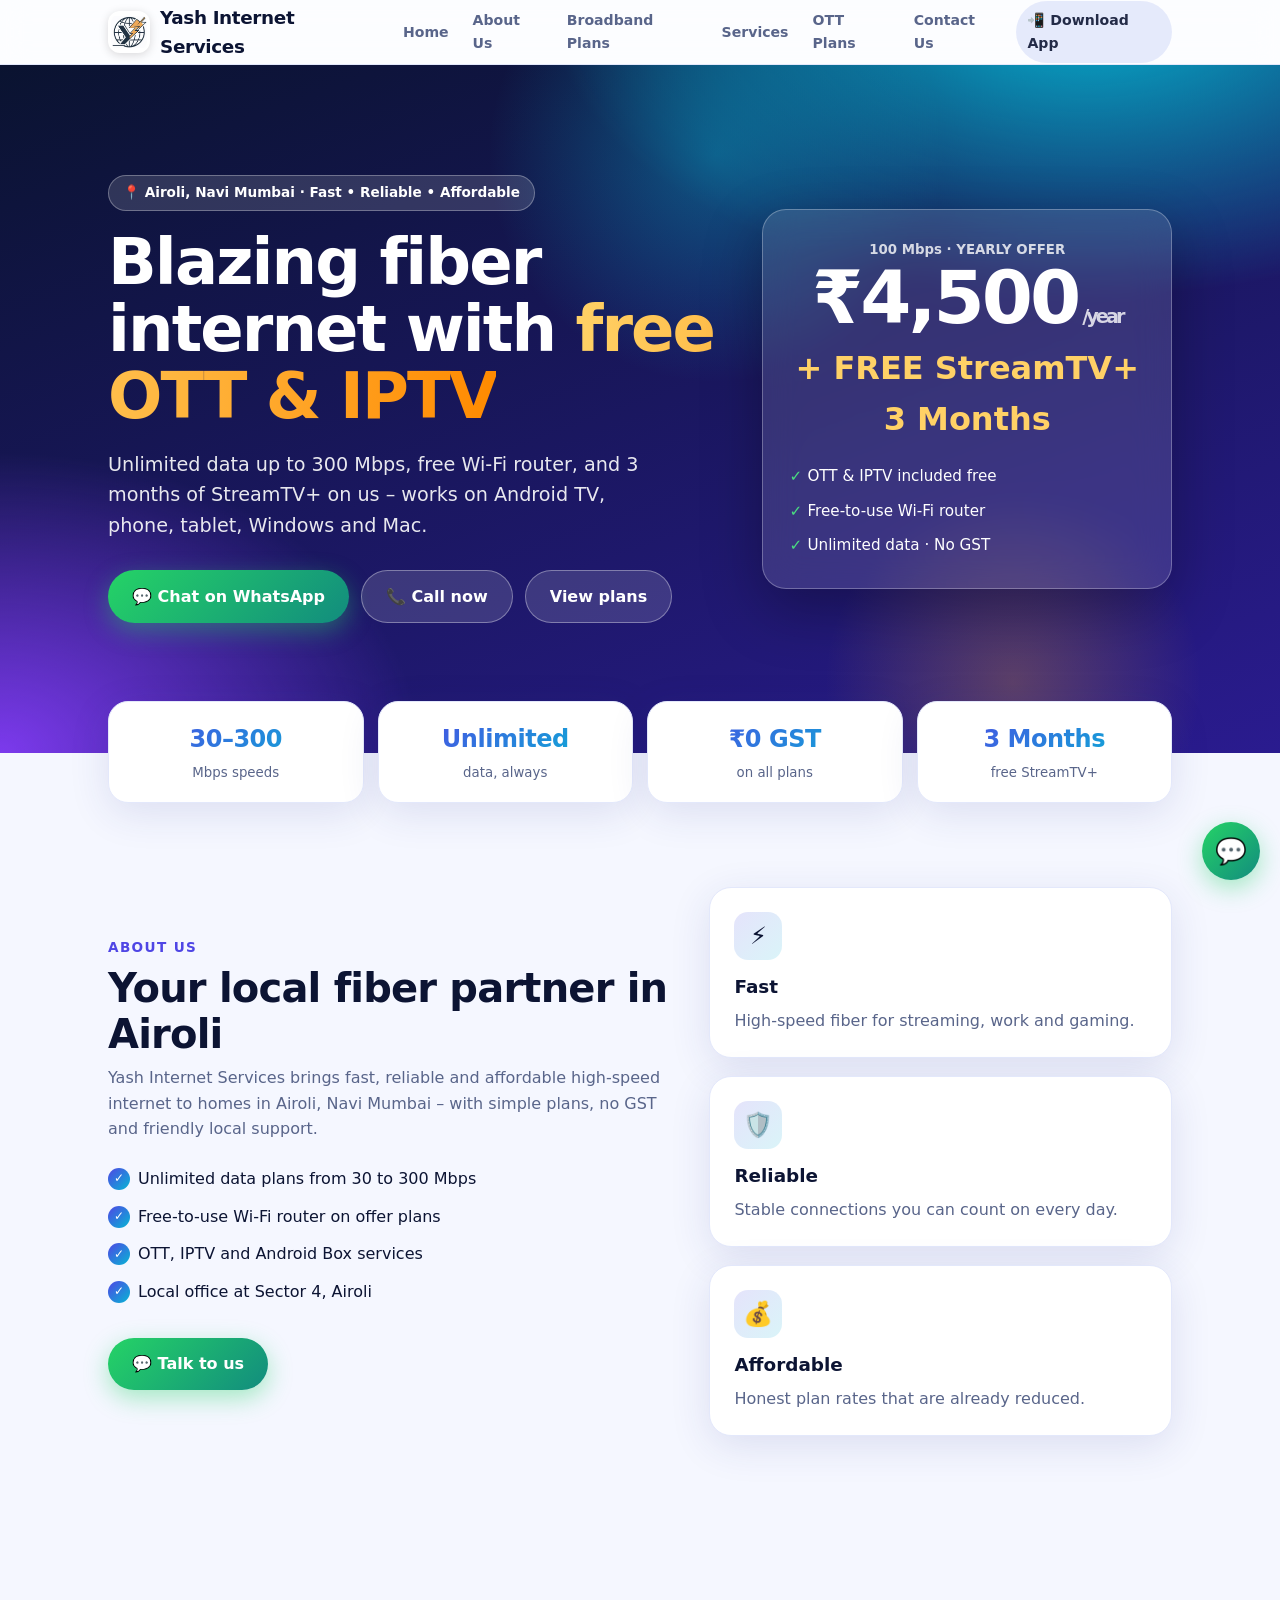
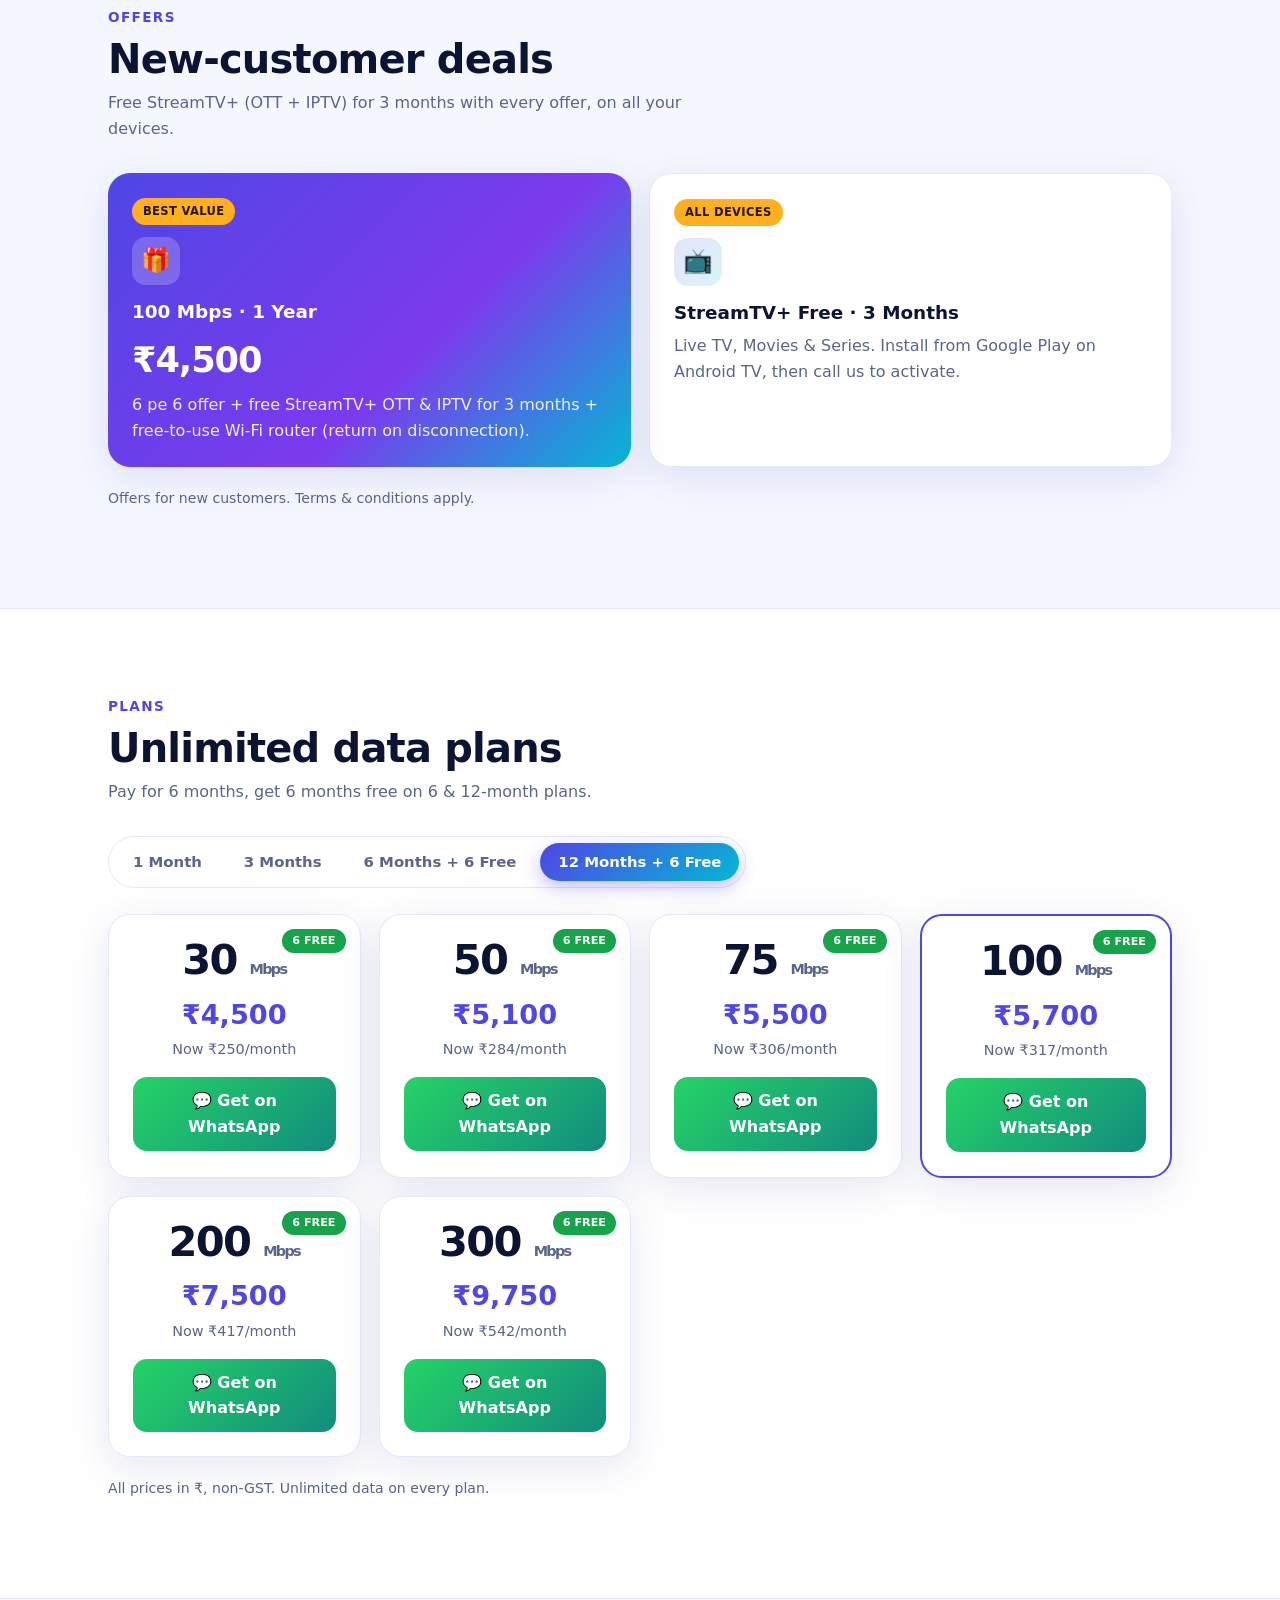
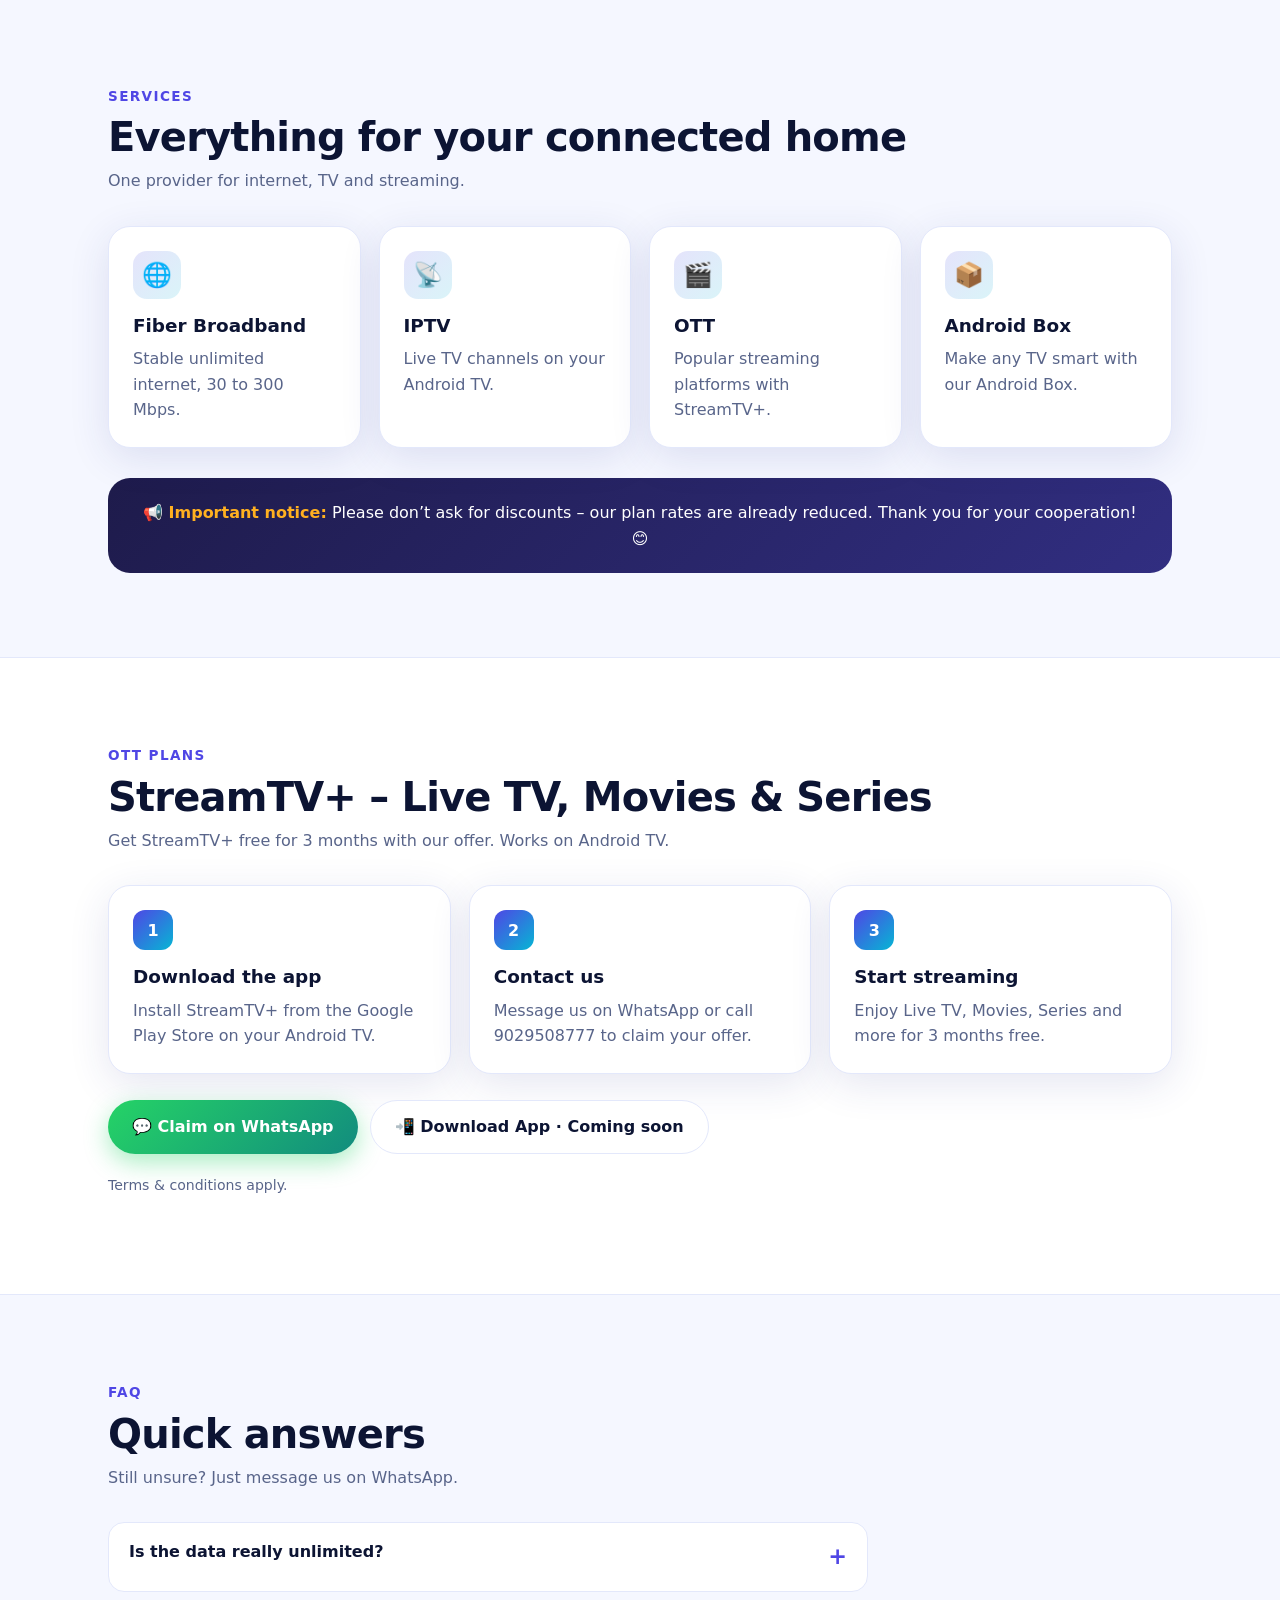
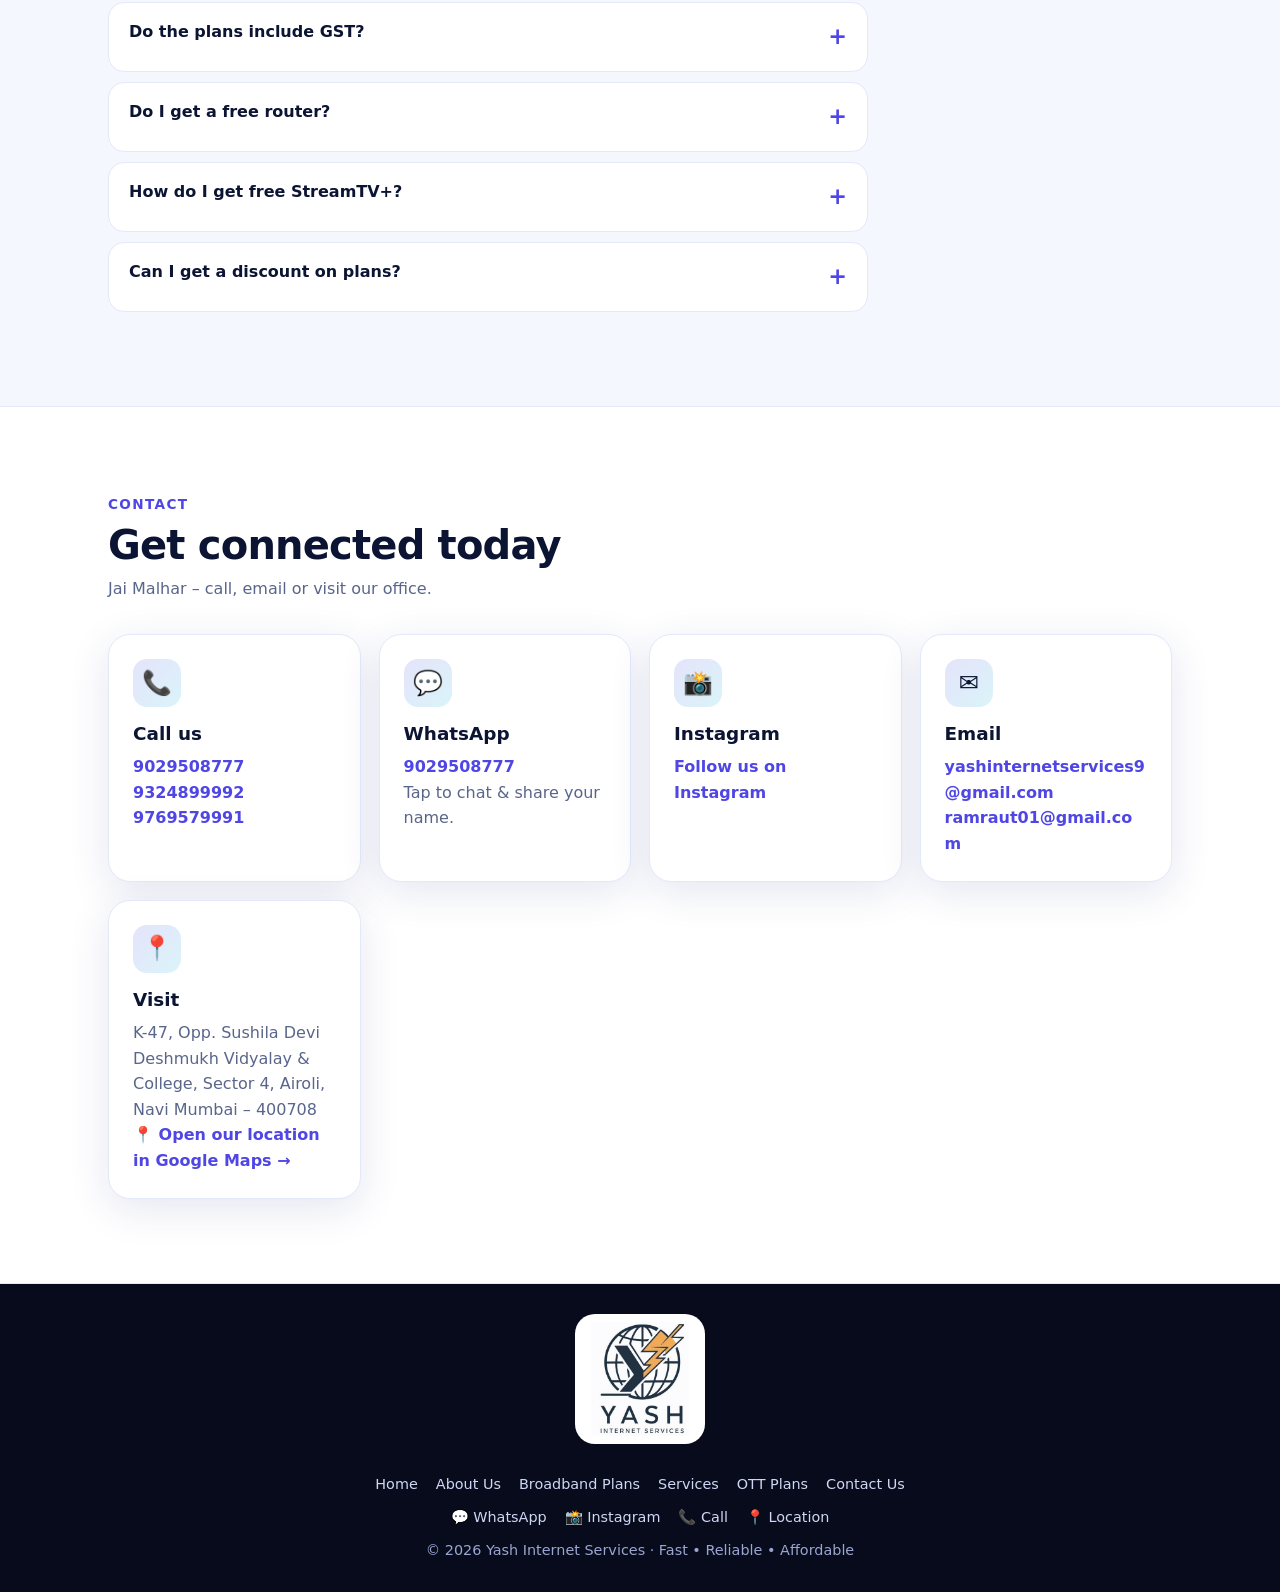
==== YashInternetServices/index.html @ 701c56fa "Update website" ====
<!DOCTYPE html>
<html lang="en">
<head>
<meta charset="utf-8">
<meta name="viewport" content="width=device-width, initial-scale=1, viewport-fit=cover">
<meta name="description" content="Yash Internet Services – unlimited fiber broadband, free StreamTV+ OTT &amp; IPTV and free router in Airoli, Navi Mumbai.">
<meta name="theme-color" content="#0a1330">
<title>Yash Internet Services – Fiber Broadband, OTT &amp; IPTV in Airoli</title>
<link rel="stylesheet" href="style.css">
</head>
<body>
<header><div class="w nav">
<a class="logo" href="#top"><img class="lg" width="42" height="42" alt="Yash Internet Services logo" src="images/logo-icon.png">Yash Internet Services</a>
<button class="menu" id="menu" aria-label="Menu" aria-expanded="false">☰</button>
<nav id="nav"><a href="#top">Home</a><a href="#about">About Us</a><a href="#plans">Broadband Plans</a><a href="#services">Services</a><a href="#ott">OTT Plans</a><a href="#contact">Contact Us</a><a href="#" class="dl" id="dl">📲 Download App</a></nav>
</div></header>

<div id="top" class="hero"><div class="w">
<div>
<span class="pill">📍 Airoli, Navi Mumbai · Fast • Reliable • Affordable</span>
<h1>Blazing fiber internet with <em>free OTT &amp; IPTV</em></h1>
<p>Unlimited data up to 300 Mbps, free Wi-Fi router, and 3 months of StreamTV+ on us – works on Android TV, phone, tablet, Windows and Mac.</p>
<div class="cta"><a class="btn wa" target="_blank" rel="noopener" href="https://wa.me/919029508777?text=Hello%20Yash%20Internet%20Services!%20My%20name%20is%3A%20">💬 Chat on WhatsApp</a><a class="btn g" href="tel:9029508777">📞 Call now</a><a class="btn g" href="#plans">View plans</a></div>
</div>
<div class="hcard">
<small>100 Mbps · YEARLY OFFER</small>
<div class="n">₹4,500<span>/year</span></div>
<div class="p">+ FREE StreamTV+ 3 Months</div>
<ul><li>OTT &amp; IPTV included free</li><li>Free-to-use Wi-Fi router</li><li>Unlimited data · No GST</li></ul>
</div>
</div></div>

<div class="w stats">
<div class="stat"><b>30–300</b><small>Mbps speeds</small></div>
<div class="stat"><b>Unlimited</b><small>data, always</small></div>
<div class="stat"><b>₹0 GST</b><small>on all plans</small></div>
<div class="stat"><b>3 Months</b><small>free StreamTV+</small></div>
</div>

<section id="about"><div class="w">
<div class="split"><div class="rv"><span class="eyebrow">About Us</span><h2>Your local fiber partner in Airoli</h2>
<p class="sub" style="margin-bottom:18px">Yash Internet Services brings fast, reliable and affordable high-speed internet to homes in Airoli, Navi Mumbai – with simple plans, no GST and friendly local support.</p>
<ul class="tick"><li>Unlimited data plans from 30 to 300 Mbps</li><li>Free-to-use Wi-Fi router on offer plans</li><li>OTT, IPTV and Android Box services</li><li>Local office at Sector 4, Airoli</li></ul>
<div class="cta"><a class="btn wa" target="_blank" rel="noopener" href="https://wa.me/919029508777?text=Hello%20Yash%20Internet%20Services!%20My%20name%20is%3A%20">💬 Talk to us</a></div></div>
<div class="grid" style="grid-template-columns:1fr">
<div class="card rv"><div class="ico">⚡</div><h3>Fast</h3><p>High-speed fiber for streaming, work and gaming.</p></div>
<div class="card rv"><div class="ico">🛡️</div><h3>Reliable</h3><p>Stable connections you can count on every day.</p></div>
<div class="card rv"><div class="ico">💰</div><h3>Affordable</h3><p>Honest plan rates that are already reduced.</p></div></div></div>
</div></section>

<section id="offers"><div class="w">
<span class="eyebrow">Offers</span><h2>New-customer deals</h2><p class="sub">Free StreamTV+ (OTT + IPTV) for 3 months with every offer, on all your devices.</p>
<div class="grid">
<div class="card feat rv"><span class="tag">BEST VALUE</span><div class="ico">🎁</div><h3>100 Mbps · 1 Year</h3><div class="big">₹4,500</div><p>6 pe 6 offer + free StreamTV+ OTT &amp; IPTV for 3 months + free-to-use Wi-Fi router (return on disconnection).</p></div>
<div class="card rv"><span class="tag">ALL DEVICES</span><div class="ico">📺</div><h3>StreamTV+ Free · 3 Months</h3><p>Live TV, Movies &amp; Series. Install from Google Play on Android TV, then call us to activate.</p></div>
</div>
<p class="note">Offers for new customers. Terms &amp; conditions apply.</p>
</div></section>

<section id="plans" class="alt"><div class="w">
<span class="eyebrow">Plans</span><h2>Unlimited data plans</h2><p class="sub">Pay for 6 months, get 6 months free on 6 &amp; 12-month plans.</p>
<div class="tabs" id="tabs" role="tablist"></div>
<div class="grid" id="plans-grid"></div>
<p class="note">All prices in ₹, non-GST. Unlimited data on every plan.</p>
</div></section>

<section id="services"><div class="w">
<span class="eyebrow">Services</span><h2>Everything for your connected home</h2><p class="sub">One provider for internet, TV and streaming.</p>
<div class="grid">
<div class="card rv"><div class="ico">🌐</div><h3>Fiber Broadband</h3><p>Stable unlimited internet, 30 to 300 Mbps.</p></div>
<div class="card rv"><div class="ico">📡</div><h3>IPTV</h3><p>Live TV channels on your Android TV.</p></div>
<div class="card rv"><div class="ico">🎬</div><h3>OTT</h3><p>Popular streaming platforms with StreamTV+.</p></div>
<div class="card rv"><div class="ico">📦</div><h3>Android Box</h3><p>Make any TV smart with our Android Box.</p></div>
</div>
<div class="notice">📢 <b>Important notice:</b> Please don’t ask for discounts – our plan rates are already reduced. Thank you for your cooperation! 😊</div>
</div></section>

<section id="ott" class="alt"><div class="w">
<span class="eyebrow">OTT Plans</span><h2>StreamTV+ – Live TV, Movies &amp; Series</h2><p class="sub">Get StreamTV+ free for 3 months with our offer. Works on Android TV.</p>
<div class="grid">
<div class="card rv"><div class="step">1</div><h3>Download the app</h3><p>Install StreamTV+ from the Google Play Store on your Android TV.</p></div>
<div class="card rv"><div class="step">2</div><h3>Contact us</h3><p>Message us on WhatsApp or call 9029508777 to claim your offer.</p></div>
<div class="card rv"><div class="step">3</div><h3>Start streaming</h3><p>Enjoy Live TV, Movies, Series and more for 3 months free.</p></div>
</div>
<div class="cta" style="margin-top:26px"><a class="btn wa" target="_blank" rel="noopener" href="https://wa.me/919029508777?text=Hello%20Yash%20Internet%20Services!%20I%20want%20the%20free%203%20months%20StreamTV%2B%20offer.%20My%20name%20is%3A%20">💬 Claim on WhatsApp</a><a class="btn dl2" href="#" id="dl2">📲 Download App · Coming soon</a></div>
<p class="note">Terms &amp; conditions apply.</p>
</div></section>

<section id="faq"><div class="w">
<span class="eyebrow">FAQ</span><h2>Quick answers</h2><p class="sub">Still unsure? Just message us on WhatsApp.</p>
<div class="faq">
<details><summary>Is the data really unlimited?</summary><p>Yes, all our plans are unlimited data plans.</p></details>
<details><summary>Do the plans include GST?</summary><p>No – all plans are non-GST.</p></details>
<details><summary>Do I get a free router?</summary><p>On our offer plans the Wi-Fi router is free to use while your connection is active. If the connection is closed, the router must be returned to the company.</p></details>
<details><summary>How do I get free StreamTV+?</summary><p>Download the StreamTV+ app on your Android TV, then contact us to get your 3 months free.</p></details>
<details><summary>Can I get a discount on plans?</summary><p>Our plan rates are already reduced, so please don’t ask for discounts. Thank you!</p></details>
</div></div></section>

<section id="contact" class="alt"><div class="w">
<span class="eyebrow">Contact</span><h2>Get connected today</h2><p class="sub">Jai Malhar – call, email or visit our office.</p>
<div class="grid ct">
<div class="card"><div class="ico">📞</div><h3>Call us</h3><p><a class="l" href="tel:9029508777">9029508777</a><br><a class="l" href="tel:9324899992">9324899992</a><br><a class="l" href="tel:9769579991">9769579991</a></p></div>
<div class="card"><div class="ico">💬</div><h3>WhatsApp</h3><p><a class="l" target="_blank" rel="noopener" href="https://wa.me/919029508777?text=Hello%20Yash%20Internet%20Services!%20My%20name%20is%3A%20">9029508777</a><br>Tap to chat &amp; share your name.</p></div>
<div class="card"><div class="ico">📸</div><h3>Instagram</h3><p><a class="l" target="_blank" rel="noopener" href="https://www.instagram.com/">Follow us on Instagram</a></p></div>
<div class="card"><div class="ico">✉️</div><h3>Email</h3><p><a class="l" href="mailto:yashinternetservices9@gmail.com">yashinternetservices9@gmail.com</a><br><a class="l" href="mailto:ramraut01@gmail.com">ramraut01@gmail.com</a></p></div>
<div class="card"><div class="ico">📍</div><h3>Visit</h3><p>K-47, Opp. Sushila Devi Deshmukh Vidyalay &amp; College, Sector 4, Airoli, Navi Mumbai – 400708</p><p><a class="l" href="https://share.google/xJK2e9OUharOFxjAZ" target="_blank" rel="noopener">📍 Open our location in Google Maps →</a></p></div>
</div>
</div></section>

<footer><img class="flg" width="130" height="130" alt="Yash Internet Services" src="images/logo.png"><div class="fl"><a href="#top">Home</a><a href="#about">About Us</a><a href="#plans">Broadband Plans</a><a href="#services">Services</a><a href="#ott">OTT Plans</a><a href="#contact">Contact Us</a></div><div class="fl"><a target="_blank" rel="noopener" href="https://wa.me/919029508777?text=Hello%20Yash%20Internet%20Services!%20My%20name%20is%3A%20">💬 WhatsApp</a><a target="_blank" rel="noopener" href="https://www.instagram.com/">📸 Instagram</a><a href="tel:9029508777">📞 Call</a><a target="_blank" rel="noopener" href="https://share.google/xJK2e9OUharOFxjAZ">📍 Location</a></div>© 2026 Yash Internet Services · Fast • Reliable • Affordable</footer>
<div class="mbar"><a class="btn wa" target="_blank" rel="noopener" href="https://wa.me/919029508777?text=Hello%20Yash%20Internet%20Services!%20My%20name%20is%3A%20" style="justify-content:center">💬 WhatsApp</a><a href="tel:9029508777" style="background:var(--surf);border:1px solid var(--bd)">📞 Call</a></div>
<a class="fab wa" target="_blank" rel="noopener" href="https://wa.me/919029508777?text=Hello%20Yash%20Internet%20Services!%20My%20name%20is%3A%20" aria-label="Chat on WhatsApp">💬</a><div id="bar"></div><div id="toast" role="status"></div>

<script src="script.js" defer></script>
</body>
</html>
---- YashInternetServices/style.css ----
:root{box-sizing:border-box;padding-top:env(safe-area-inset-top,0px);padding-bottom:env(safe-area-inset-bottom,0px);
--bg:#f5f7ff;--surf:#ffffff;--glass:rgba(255,255,255,.72);--text:#0c1433;--mute:#59658a;--pri:#4f46e5;--pri2:#06b6d4;--acc:#ffb020;--bd:#e3e8fb;--shadow:0 10px 40px rgba(40,50,140,.12);--hero1:#0a1330;--hero2:#2a1b8f}
@media (prefers-color-scheme:dark){:root:not([data-theme="light"]){color-scheme:dark;--bg:#070b1c;--surf:#0f1630;--glass:rgba(15,22,48,.72);--text:#eef1ff;--mute:#9aa6cf;--pri:#818cf8;--bd:#1f2a52;--shadow:0 10px 40px rgba(0,0,0,.4)}}
:root[data-theme="dark"]{color-scheme:dark;--bg:#070b1c;--surf:#0f1630;--glass:rgba(15,22,48,.72);--text:#eef1ff;--mute:#9aa6cf;--pri:#818cf8;--bd:#1f2a52;--shadow:0 10px 40px rgba(0,0,0,.4)}
*,*::before,*::after{box-sizing:inherit}
html{scroll-behavior:smooth;scroll-padding-top:calc(env(safe-area-inset-top,0px) + 76px);-webkit-text-size-adjust:100%}
body{margin:0;background:var(--bg);color:var(--text);font-family:Inter,system-ui,-apple-system,"Segoe UI",Roboto,"Helvetica Neue",Arial,sans-serif;line-height:1.6;overflow-x:hidden}
body::before{content:"";position:fixed;inset:0 0 auto;height:env(safe-area-inset-top,0px);background:var(--glass);backdrop-filter:blur(14px);-webkit-backdrop-filter:blur(14px);z-index:20}
a{color:inherit;text-decoration:none}img,svg{max-width:100%}
.w{max-width:1120px;margin:0 auto;padding:0 clamp(16px,4vw,28px)}
header{position:sticky;top:env(safe-area-inset-top,0px);z-index:21;background:var(--glass);backdrop-filter:blur(14px);-webkit-backdrop-filter:blur(14px);border-bottom:1px solid var(--bd)}
.nav{display:flex;align-items:center;justify-content:space-between;height:64px;gap:12px}
.logo{display:flex;align-items:center;gap:10px;font-weight:800;letter-spacing:-.02em;font-size:1.15rem}
.logo i{width:34px;height:34px;border-radius:10px;display:grid;place-items:center;background:linear-gradient(135deg,var(--pri),var(--pri2));color:#fff;font-style:normal;font-size:1.1rem}
nav{display:flex;gap:6px}
nav a{padding:8px 14px;border-radius:999px;font-weight:600;font-size:.93rem;color:var(--mute);transition:.2s}
nav a:hover{background:var(--bd);color:var(--text)}
.btn{display:inline-flex;align-items:center;gap:8px;background:linear-gradient(135deg,var(--acc),#ff8a00);color:#241500;font-weight:700;padding:13px 24px;border-radius:999px;border:0;cursor:pointer;font-size:1rem;box-shadow:0 8px 24px rgba(255,150,0,.35);transition:transform .2s}
.btn:hover{transform:translateY(-2px)}
.btn.g{background:rgba(255,255,255,.14);color:#fff;box-shadow:none;border:1px solid rgba(255,255,255,.35)}
.hero{position:relative;overflow:hidden;color:#fff;padding:clamp(56px,10vw,110px) 0 clamp(90px,12vw,130px);background:radial-gradient(900px 500px at 85% -10%,#06b6d4 0,transparent 60%),radial-gradient(700px 500px at 0% 100%,#7c3aed 0,transparent 60%),linear-gradient(160deg,var(--hero1),var(--hero2))}
.hero .w{display:grid;grid-template-columns:1.2fr .8fr;gap:40px;align-items:center}
.pill{display:inline-block;background:rgba(255,255,255,.14);border:1px solid rgba(255,255,255,.3);padding:6px 14px;border-radius:999px;font-size:.85rem;font-weight:600;margin-bottom:18px}
h1{font-size:clamp(2.2rem,6vw,4rem);line-height:1.05;letter-spacing:-.03em;margin:0 0 16px}
h1 em{font-style:normal;background:linear-gradient(90deg,#ffd166,#ff8a00);-webkit-background-clip:text;background-clip:text;color:transparent}
.hero p{font-size:clamp(1rem,2vw,1.2rem);opacity:.9;max-width:540px}
.cta{display:flex;gap:12px;flex-wrap:wrap;margin-top:28px}
.hcard{background:rgba(255,255,255,.12);border:1px solid rgba(255,255,255,.28);backdrop-filter:blur(18px);-webkit-backdrop-filter:blur(18px);border-radius:24px;padding:26px;text-align:center;box-shadow:0 20px 60px rgba(0,0,0,.3)}
.hcard small{opacity:.8;font-weight:600}.hcard .n{font-size:clamp(3rem,8vw,4.6rem);font-weight:800;line-height:1;letter-spacing:-.04em}
.hcard .n span{font-size:1.2rem;opacity:.8;margin-left:4px}
.hcard .p{font-size:2rem;font-weight:800;color:#ffd166;margin:8px 0}
.hcard ul{list-style:none;padding:0;margin:14px 0 0;text-align:left;font-size:.95rem}
.hcard li{padding:5px 0}.hcard li::before{content:"✓ ";color:#4ade80;font-weight:800}
.stats{display:grid;grid-template-columns:repeat(auto-fit,minmax(150px,1fr));gap:14px;margin-top:-52px;position:relative;z-index:2}
.stat{background:var(--surf);border:1px solid var(--bd);border-radius:20px;padding:18px;text-align:center;box-shadow:var(--shadow)}
.stat b{display:block;font-size:1.5rem;letter-spacing:-.02em;background:linear-gradient(135deg,var(--pri),var(--pri2));-webkit-background-clip:text;background-clip:text;color:transparent}
.stat small{color:var(--mute)}
section{padding:clamp(48px,8vw,84px) 0}
.eyebrow{color:var(--pri);font-weight:700;font-size:.85rem;text-transform:uppercase;letter-spacing:.1em}
h2{font-size:clamp(1.7rem,4vw,2.5rem);letter-spacing:-.02em;margin:6px 0 8px;line-height:1.15}
.sub{color:var(--mute);margin:0 0 32px;max-width:620px}
.grid{display:grid;grid-template-columns:repeat(auto-fit,minmax(min(100%,250px),1fr));gap:18px}
.card{background:var(--surf);border:1px solid var(--bd);border-radius:22px;padding:24px;box-shadow:var(--shadow);transition:transform .25s}
.card:hover{transform:translateY(-4px)}
.ico{width:48px;height:48px;border-radius:14px;display:grid;place-items:center;font-size:1.5rem;background:linear-gradient(135deg,rgba(79,70,229,.15),rgba(6,182,212,.15));margin-bottom:12px}
.card h3{margin:0 0 6px;font-size:1.15rem}.card p{margin:0;color:var(--mute)}
.feat{background:linear-gradient(135deg,var(--pri),#7c3aed 60%,var(--pri2));color:#fff;border:0;position:relative;overflow:hidden}
.feat p{color:rgba(255,255,255,.9)}.feat .ico{background:rgba(255,255,255,.2)}
.tag{display:inline-block;background:var(--acc);color:#241500;font-size:.72rem;font-weight:800;padding:4px 11px;border-radius:999px;margin-bottom:12px;letter-spacing:.03em}
.big{font-size:2.2rem;font-weight:800;letter-spacing:-.03em;margin:4px 0}
.tabs{display:inline-flex;flex-wrap:wrap;gap:6px;background:var(--surf);border:1px solid var(--bd);padding:6px;border-radius:999px;margin-bottom:26px}
.tabs button{background:transparent;color:var(--mute);border:0;padding:10px 18px;border-radius:999px;font-weight:700;cursor:pointer;font-size:.93rem;font-family:inherit;transition:.2s}
.tabs button.on{background:linear-gradient(135deg,var(--pri),var(--pri2));color:#fff;box-shadow:0 6px 18px rgba(79,70,229,.35)}
.plan{text-align:center;position:relative}
.plan .sp{font-size:2.6rem;font-weight:800;letter-spacing:-.04em;line-height:1}.plan .sp small{font-size:.9rem;color:var(--mute);font-weight:600}
.plan .pr{font-size:1.7rem;font-weight:800;margin:12px 0 2px;color:var(--pri)}
.plan .pm{color:var(--mute);font-size:.9rem;min-height:1.5em}
.plan .fr{position:absolute;top:14px;right:14px;background:#16a34a;color:#fff;font-size:.7rem;font-weight:800;border-radius:999px;padding:3px 10px}
.plan.hot{border:2px solid var(--pri)}
.plan a{display:block;margin-top:16px;background:var(--bd);color:var(--text);border-radius:14px;padding:11px;font-weight:700;transition:.2s}
.plan a:hover,.plan.hot a{background:linear-gradient(135deg,var(--pri),var(--pri2));color:#fff}
.note{color:var(--mute);font-size:.88rem;margin-top:20px}
.alt{background:var(--surf);border-block:1px solid var(--bd)}
.notice{margin-top:30px;border-radius:22px;padding:22px 26px;background:linear-gradient(135deg,#1e1b4b,#312e81);color:#fff;text-align:center}
.notice b{color:var(--acc)}
.ct a.l{color:var(--pri);font-weight:700;word-break:break-word}
footer{background:#070b1c;color:#9aa6cf;text-align:center;padding:30px 18px;font-size:.9rem}
.lg{width:42px;height:42px;border-radius:12px;background:#fff;padding:3px;object-fit:contain;box-shadow:0 2px 10px rgba(0,0,0,.15)}.flg{width:130px;height:130px;object-fit:contain;background:#fff;border-radius:20px;padding:8px;margin-bottom:12px}
@media (max-width:480px){.logo{font-size:.92rem;line-height:1.15;min-width:0}.nav{gap:8px}}
.mbar{display:none}
.rv{opacity:0;transform:translateY(18px);transition:opacity .6s,transform .6s}.rv.in{opacity:1;transform:none}
@media (max-width:820px){.hero .w{grid-template-columns:1fr}.mbar{display:flex;position:fixed;left:12px;right:12px;bottom:calc(env(safe-area-inset-bottom,0px) + 10px);z-index:22;gap:8px}.mbar a{flex:1;text-align:center;padding:13px;border-radius:16px;font-weight:700;box-shadow:0 8px 28px rgba(0,0,0,.3)}body{padding-bottom:84px}}
@media (prefers-reduced-motion:reduce){*{transition:none!important;scroll-behavior:auto!important}.rv{opacity:1;transform:none}}

.hero .w{position:relative;z-index:1}
.hero::before{content:"";position:absolute;width:460px;height:460px;border-radius:50%;background:radial-gradient(circle,rgba(6,182,212,.4),transparent 70%);top:-140px;left:38%;animation:fl 10s ease-in-out infinite}
.hero::after{content:"";position:absolute;width:380px;height:380px;border-radius:50%;background:radial-gradient(circle,rgba(255,176,32,.25),transparent 70%);bottom:-120px;right:6%;animation:fl 12s ease-in-out infinite reverse}
@keyframes fl{50%{transform:translate(40px,30px) scale(1.12)}}
@keyframes bob{50%{transform:translateY(-12px)}}
@keyframes pulse{0%{box-shadow:0 0 0 0 rgba(37,211,102,.6)}100%{box-shadow:0 0 0 22px rgba(37,211,102,0)}}
.hcard{animation:bob 6s ease-in-out infinite}
.hero h1,.hero p,.hero .cta,.hero .pill{animation:up .8s both}.hero p{animation-delay:.1s}.hero .cta{animation-delay:.2s}
@keyframes up{from{opacity:0;transform:translateY(24px)}}
.btn{position:relative;overflow:hidden}
.btn::after{content:"";position:absolute;top:0;left:-70%;width:50%;height:100%;background:linear-gradient(90deg,transparent,rgba(255,255,255,.55),transparent);transform:skewX(-20deg);transition:left .6s}
.btn:hover::after{left:130%}
.btn:active{transform:scale(.97)}
.wa{background:linear-gradient(135deg,#25d366,#128c7e)!important;color:#fff!important;box-shadow:0 8px 24px rgba(37,211,102,.4)!important}
.card{transition:transform .3s cubic-bezier(.2,.8,.2,1),box-shadow .3s}.card:hover{box-shadow:0 18px 50px rgba(79,70,229,.22)}
.grid>.rv:nth-child(2){transition-delay:.1s}.grid>.rv:nth-child(3){transition-delay:.2s}.grid>.rv:nth-child(4){transition-delay:.3s}
nav{gap:2px;align-items:center}nav a{padding:8px 11px;font-size:.88rem}
nav a.dl{background:var(--bd);color:var(--text);margin-left:6px;opacity:.9}nav a.dl:hover{background:var(--pri);color:#fff}
.menu{display:none;width:44px;height:44px;border:1px solid var(--bd);background:var(--surf);border-radius:12px;cursor:pointer;font-size:1.2rem;color:var(--text);transition:.2s}
.dl2{background:var(--surf);color:var(--text);border:1px solid var(--bd);box-shadow:none}
.pw{background:linear-gradient(135deg,#25d366,#128c7e)!important;color:#fff!important}
.split{display:grid;grid-template-columns:1.1fr .9fr;gap:36px;align-items:center}
.tick{list-style:none;padding:0;margin:0 0 22px}.tick li{padding:6px 0 6px 30px;position:relative}.tick li::before{content:"✓";position:absolute;left:0;width:22px;height:22px;border-radius:50%;background:linear-gradient(135deg,var(--pri),var(--pri2));color:#fff;font-size:.75rem;display:grid;place-items:center;top:8px}
.step{width:40px;height:40px;border-radius:12px;display:grid;place-items:center;font-weight:800;color:#fff;background:linear-gradient(135deg,var(--pri),var(--pri2));margin-bottom:12px}
.faq{max-width:760px}.faq details{background:var(--surf);border:1px solid var(--bd);border-radius:16px;margin-bottom:10px;padding:0 20px;transition:box-shadow .3s}
.faq details[open]{box-shadow:var(--shadow)}.faq summary{cursor:pointer;font-weight:700;padding:16px 0;list-style:none;display:flex;justify-content:space-between;gap:12px}
.faq summary::-webkit-details-marker{display:none}.faq summary::after{content:"+";font-size:1.4rem;color:var(--pri);transition:transform .3s}
.faq details[open] summary::after{transform:rotate(45deg)}.faq p{margin:0 0 16px;color:var(--mute);animation:up .4s}
.fl{display:flex;flex-wrap:wrap;justify-content:center;gap:6px 18px;margin:10px 0}.fl a{color:#cfd7f5}.fl a:hover{color:#fff}
.fab{position:fixed;right:20px;bottom:calc(env(safe-area-inset-bottom,0px) + 20px);z-index:22;width:58px;height:58px;border-radius:50%;display:grid;place-items:center;font-size:1.6rem;animation:pulse 2s infinite;transition:transform .2s}.fab:hover{transform:scale(1.1)}
#bar{position:fixed;left:0;top:0;height:3px;width:0;background:linear-gradient(90deg,var(--pri2),var(--acc));z-index:30}
#toast{position:fixed;left:50%;bottom:calc(env(safe-area-inset-bottom,0px) + 96px);transform:translate(-50%,20px);background:#111a3a;color:#fff;padding:12px 20px;border-radius:999px;opacity:0;pointer-events:none;transition:.35s;z-index:40;font-weight:600}
#toast.show{opacity:1;transform:translate(-50%,0)}
@media (max-width:1100px){.menu{display:block}nav{position:absolute;left:0;right:0;top:100%;flex-direction:column;align-items:stretch;background:var(--surf);border-bottom:1px solid var(--bd);padding:0 14px;max-height:0;overflow:hidden;opacity:0;transition:max-height .4s,opacity .3s,padding .3s}
nav.open{max-height:90vh;opacity:1;padding:12px 14px}nav a{padding:14px;font-size:1rem}nav a.dl{margin:6px 0 0;text-align:center}}
@media (max-width:820px){.split{grid-template-columns:1fr}.fab{display:none}}
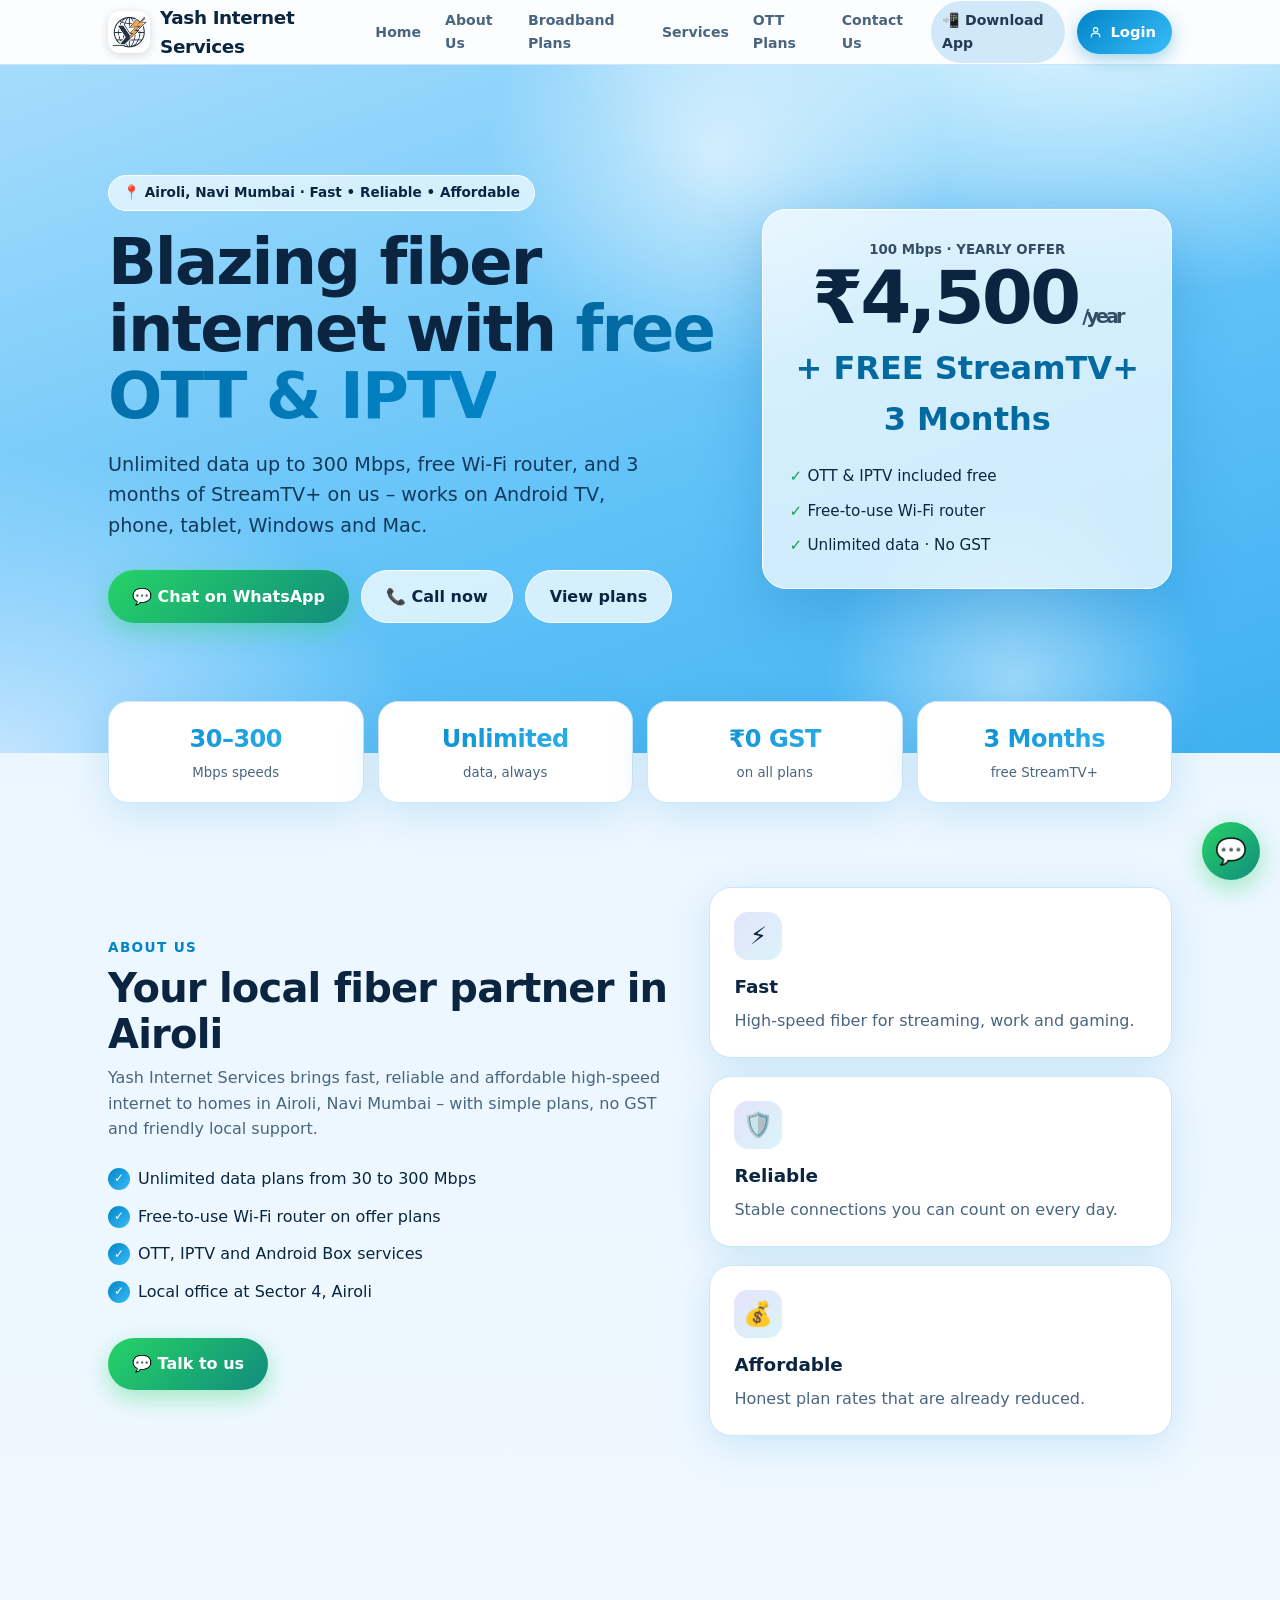
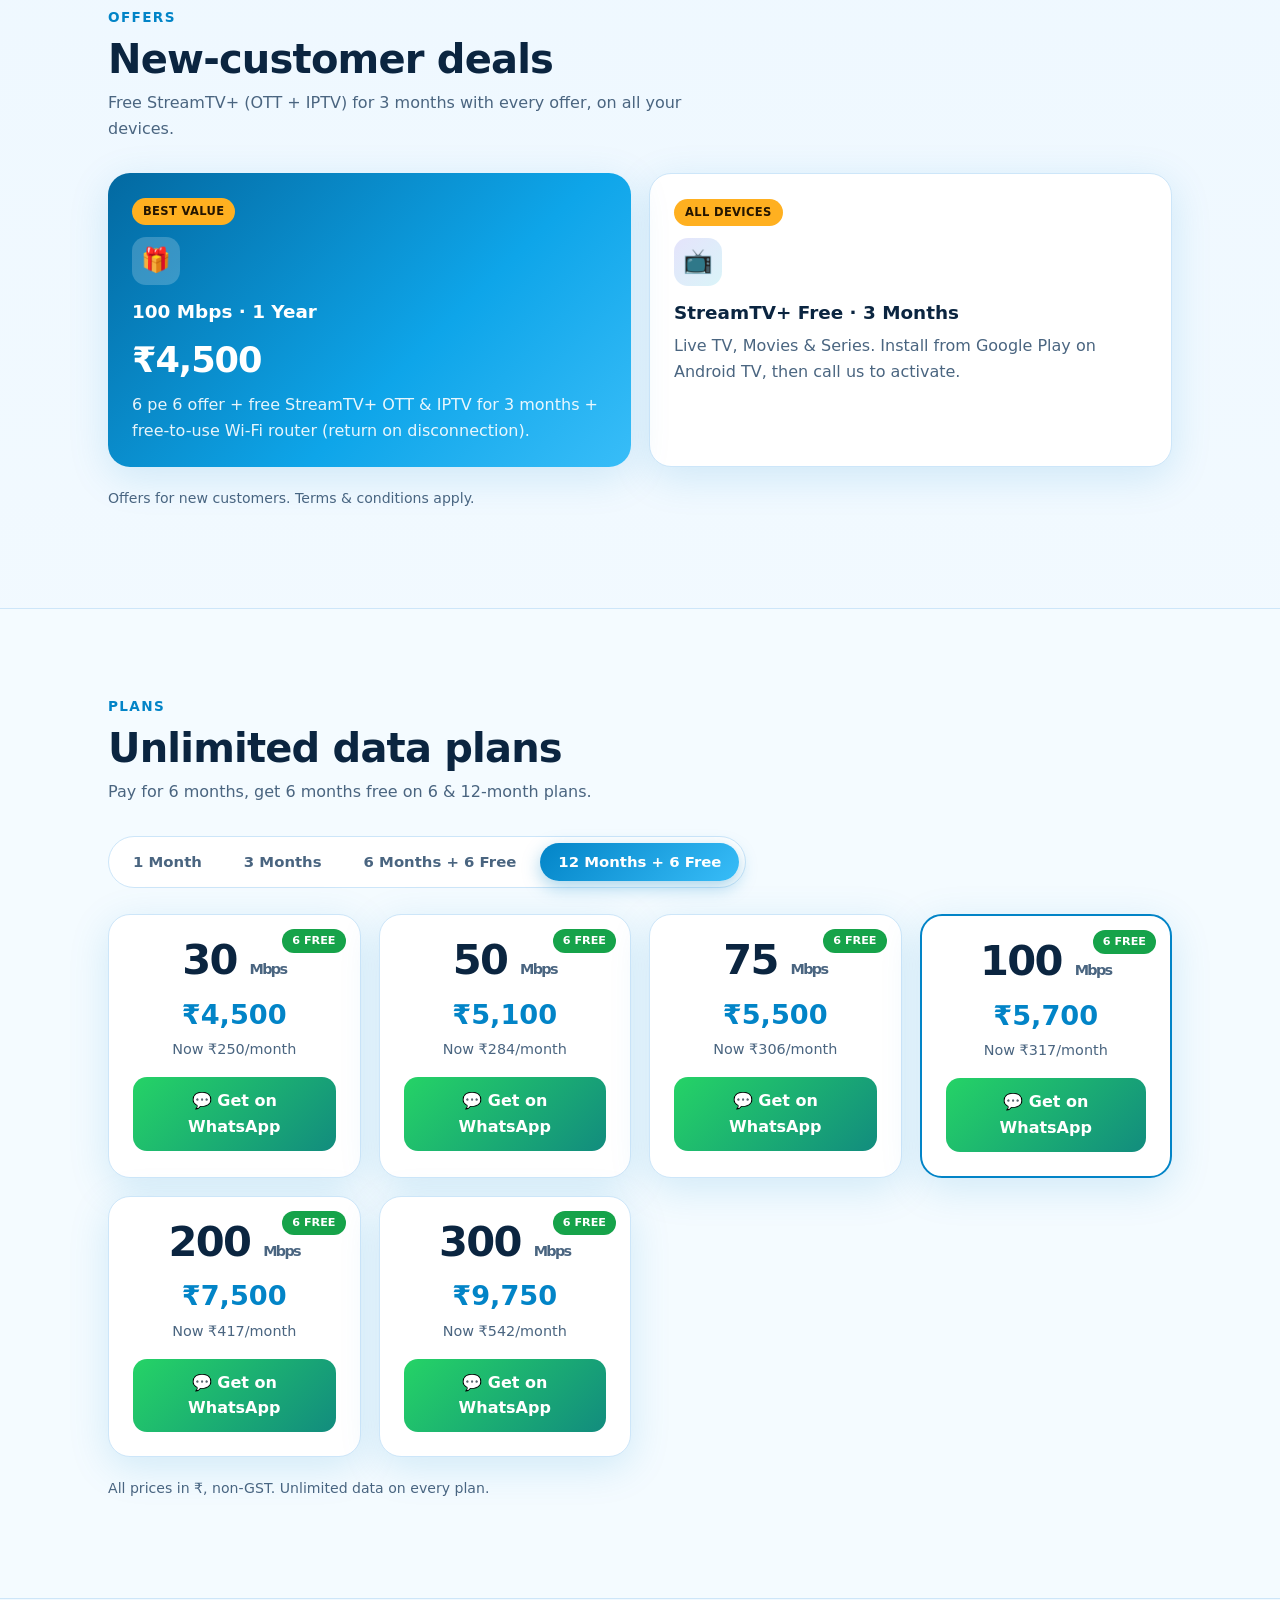
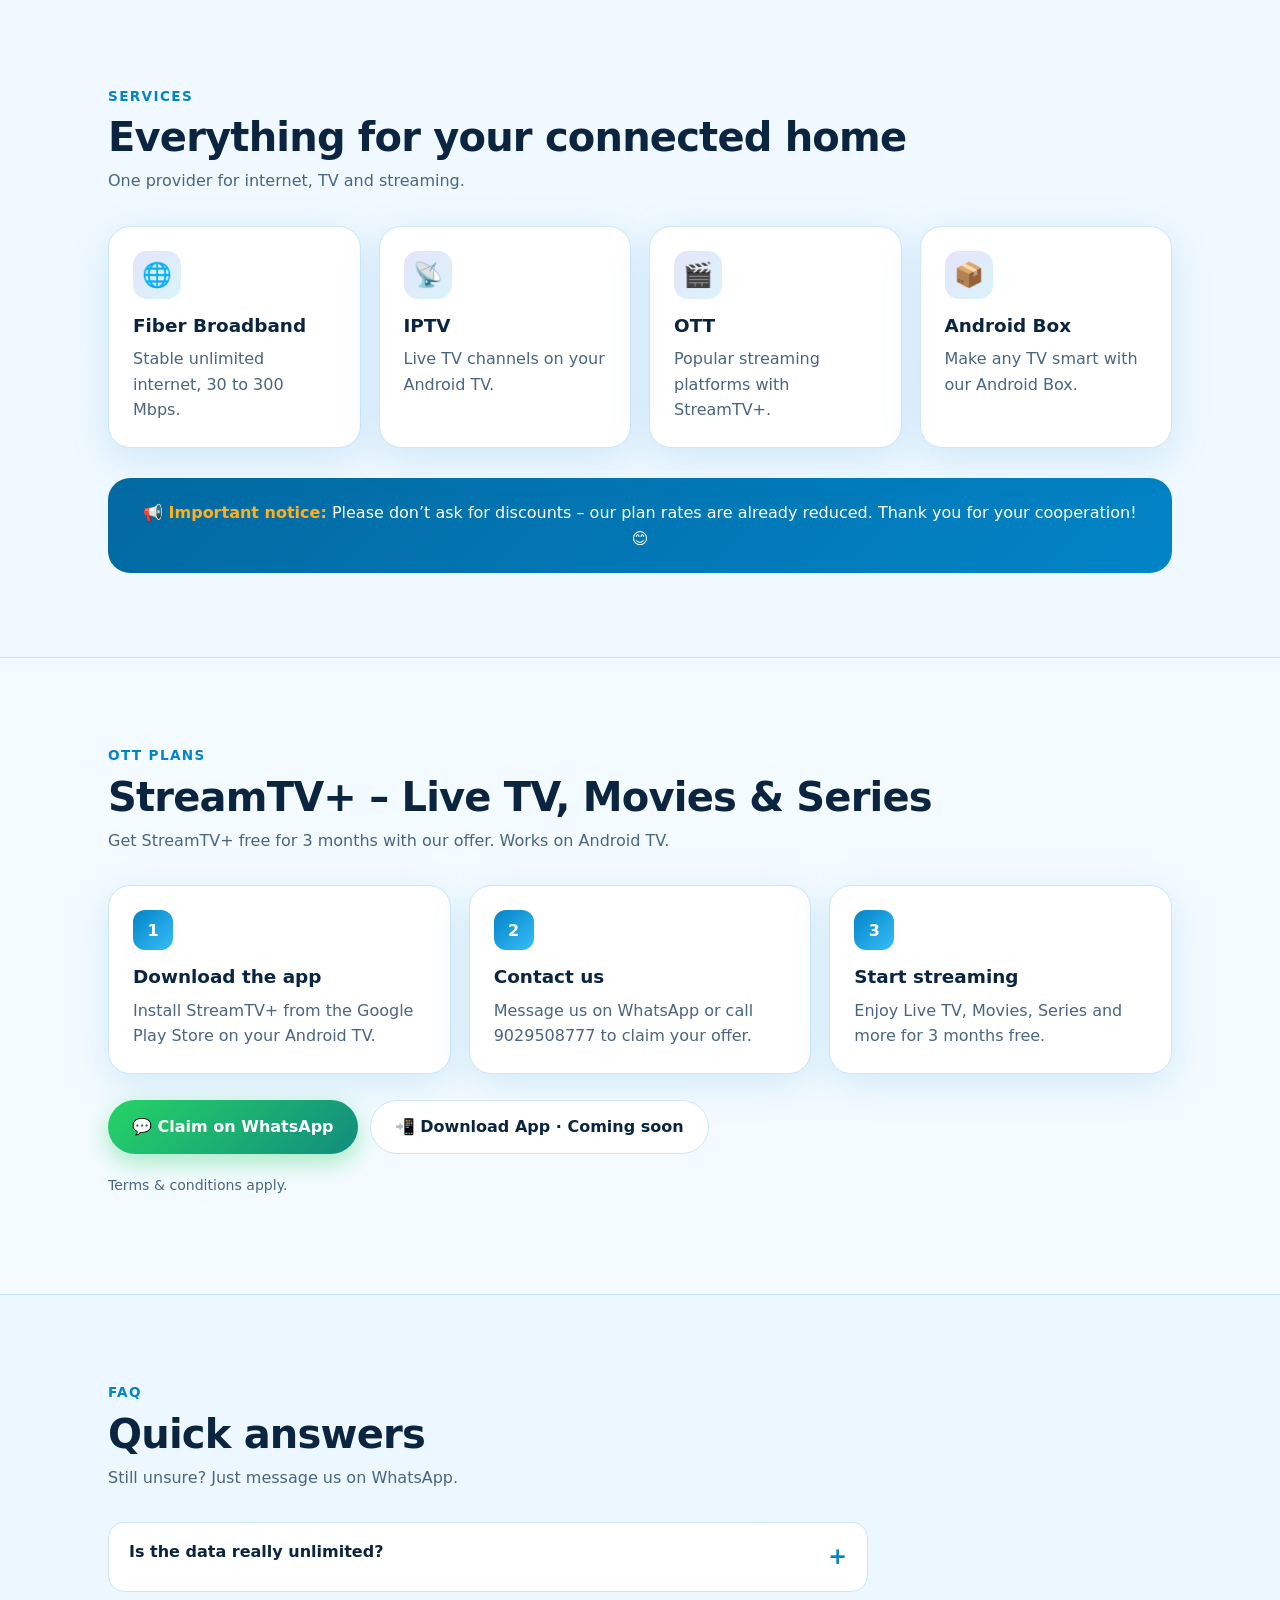
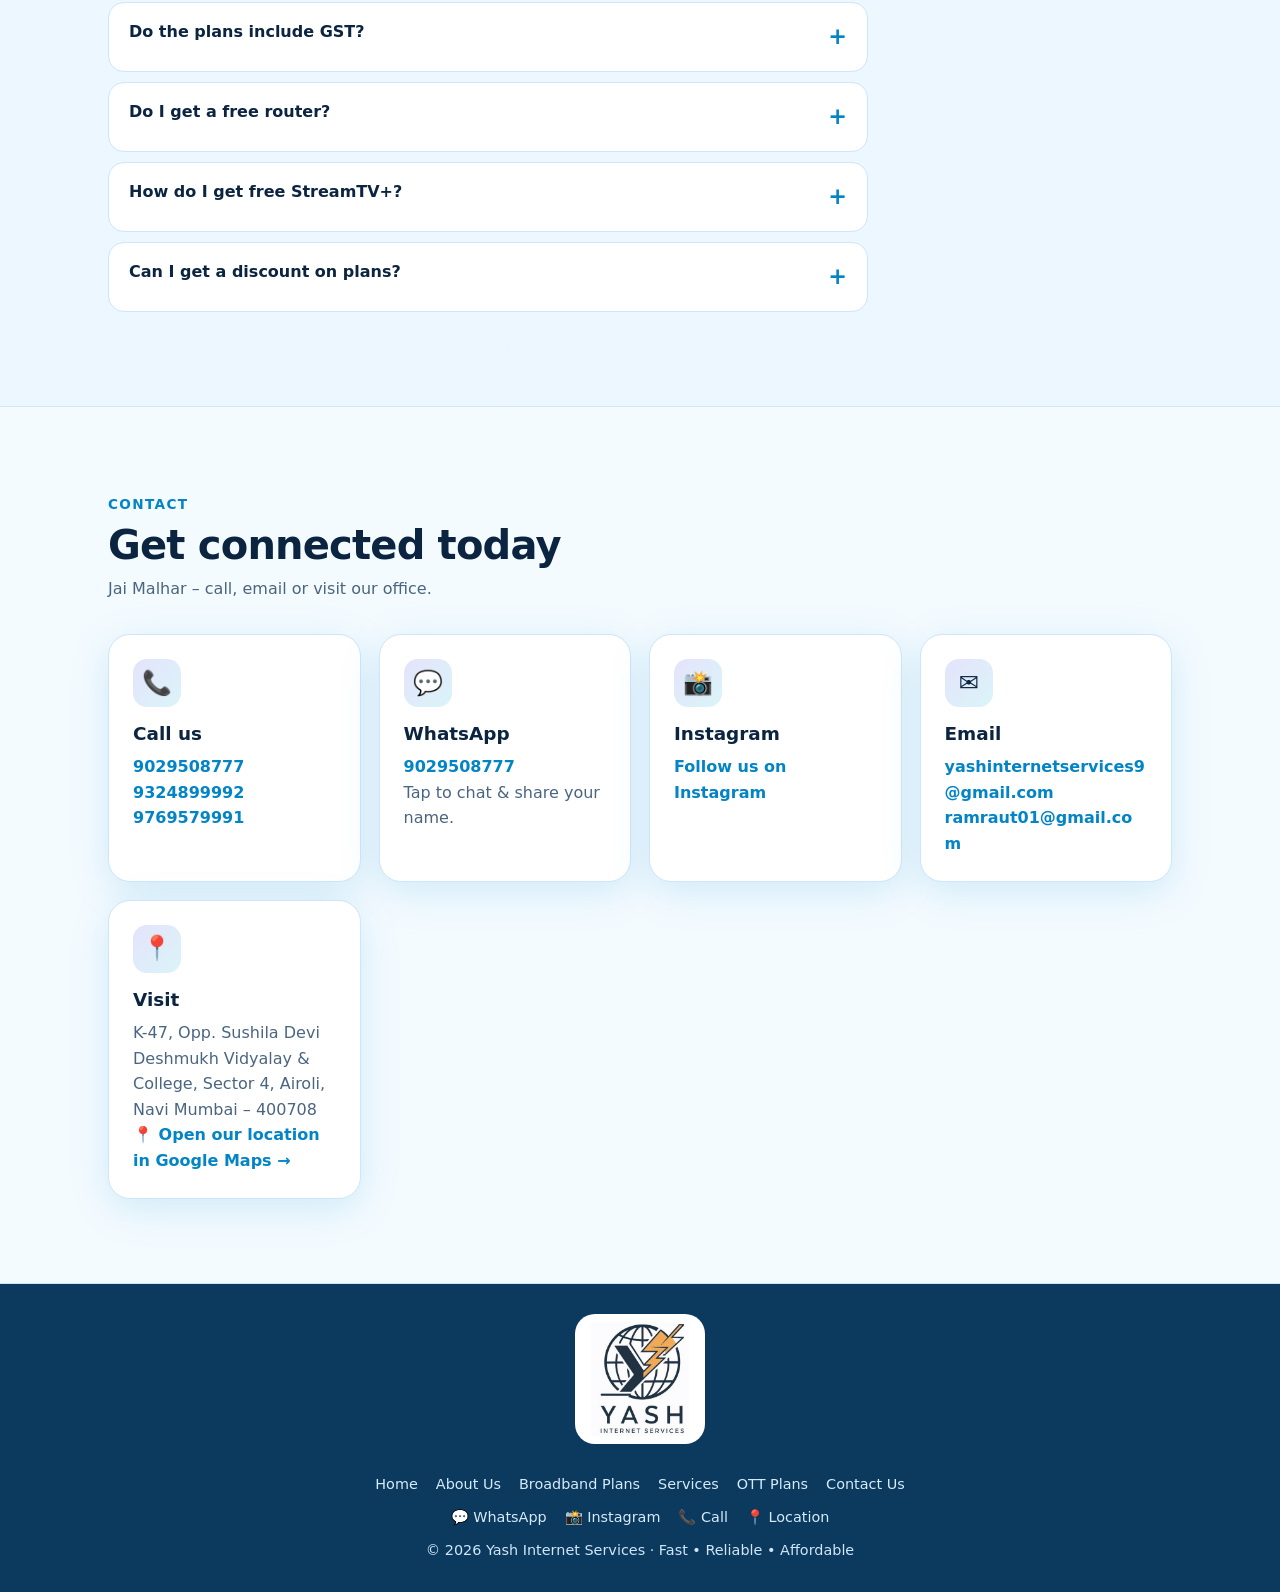
==== commit ed2c768e: "Update website" ====
--- a/YashInternetServices/index.html
+++ b/YashInternetServices/index.html
@@ -4,7 +4,7 @@
 <meta charset="utf-8">
 <meta name="viewport" content="width=device-width, initial-scale=1, viewport-fit=cover">
 <meta name="description" content="Yash Internet Services – unlimited fiber broadband, free StreamTV+ OTT &amp; IPTV and free router in Airoli, Navi Mumbai.">
-<meta name="theme-color" content="#0a1330">
+<meta name="theme-color" content="#3fb0f1">
 <title>Yash Internet Services – Fiber Broadband, OTT &amp; IPTV in Airoli</title>
 <link rel="stylesheet" href="style.css">
 </head>
@@ -13,6 +13,7 @@
 <a class="logo" href="#top"><img class="lg" width="42" height="42" alt="Yash Internet Services logo" src="images/logo-icon.png">Yash Internet Services</a>
 <button class="menu" id="menu" aria-label="Menu" aria-expanded="false">☰</button>
 <nav id="nav"><a href="#top">Home</a><a href="#about">About Us</a><a href="#plans">Broadband Plans</a><a href="#services">Services</a><a href="#ott">OTT Plans</a><a href="#contact">Contact Us</a><a href="#" class="dl" id="dl">📲 Download App</a></nav>
+<a class="login" id="login" href="#" aria-label="Customer login" title="Customer Login"><svg viewBox="0 0 24 24" fill="none" stroke="currentColor" stroke-width="2" stroke-linecap="round" stroke-linejoin="round" aria-hidden="true"><circle cx="12" cy="8" r="4"/><path d="M4 21c0-4.4 3.6-7 8-7s8 2.6 8 7"/></svg><span>Login</span></a>
 </div></header>
 
 <div id="top" class="hero"><div class="w">
@@ -113,4 +114,4 @@
 
 <script src="script.js" defer></script>
 </body>
-</html>
+</html>
--- a/YashInternetServices/style.css
+++ b/YashInternetServices/style.css
@@ -1,7 +1,7 @@
 :root{box-sizing:border-box;padding-top:env(safe-area-inset-top,0px);padding-bottom:env(safe-area-inset-bottom,0px);
 --bg:#f5f7ff;--surf:#ffffff;--glass:rgba(255,255,255,.72);--text:#0c1433;--mute:#59658a;--pri:#4f46e5;--pri2:#06b6d4;--acc:#ffb020;--bd:#e3e8fb;--shadow:0 10px 40px rgba(40,50,140,.12);--hero1:#0a1330;--hero2:#2a1b8f}
-@media (prefers-color-scheme:dark){:root:not([data-theme="light"]){color-scheme:dark;--bg:#070b1c;--surf:#0f1630;--glass:rgba(15,22,48,.72);--text:#eef1ff;--mute:#9aa6cf;--pri:#818cf8;--bd:#1f2a52;--shadow:0 10px 40px rgba(0,0,0,.4)}}
-:root[data-theme="dark"]{color-scheme:dark;--bg:#070b1c;--surf:#0f1630;--glass:rgba(15,22,48,.72);--text:#eef1ff;--mute:#9aa6cf;--pri:#818cf8;--bd:#1f2a52;--shadow:0 10px 40px rgba(0,0,0,.4)}
+
+
 *,*::before,*::after{box-sizing:inherit}
 html{scroll-behavior:smooth;scroll-padding-top:calc(env(safe-area-inset-top,0px) + 76px);-webkit-text-size-adjust:100%}
 body{margin:0;background:var(--bg);color:var(--text);font-family:Inter,system-ui,-apple-system,"Segoe UI",Roboto,"Helvetica Neue",Arial,sans-serif;line-height:1.6;overflow-x:hidden}
@@ -108,3 +108,28 @@
 @media (max-width:1100px){.menu{display:block}nav{position:absolute;left:0;right:0;top:100%;flex-direction:column;align-items:stretch;background:var(--surf);border-bottom:1px solid var(--bd);padding:0 14px;max-height:0;overflow:hidden;opacity:0;transition:max-height .4s,opacity .3s,padding .3s}
 nav.open{max-height:90vh;opacity:1;padding:12px 14px}nav a{padding:14px;font-size:1rem}nav a.dl{margin:6px 0 0;text-align:center}}
 @media (max-width:820px){.split{grid-template-columns:1fr}.fab{display:none}}
+
+/* ===== Light-blue theme ===== */
+:root{color-scheme:light;--bg:#e8f5ff;--surf:#ffffff;--glass:rgba(255,255,255,.8);--text:#0b2540;--mute:#4a6580;--pri:#0284c7;--pri2:#38bdf8;--bd:#cde6f9;--shadow:0 10px 40px rgba(2,132,199,.15)}
+body{background:linear-gradient(180deg,#e8f5ff,#f3faff 40%,#e8f5ff)}
+.hero{color:#0b2540;background:radial-gradient(900px 500px at 85% -10%,#e6f8ff 0,transparent 60%),radial-gradient(700px 500px at 0% 100%,#c2e4ff 0,transparent 60%),linear-gradient(160deg,#a5dcfc,#63c3f8 55%,#3fb0f1)}
+.hero::before{background:radial-gradient(circle,rgba(255,255,255,.6),transparent 70%)}
+.hero::after{background:radial-gradient(circle,rgba(255,255,255,.45),transparent 70%)}
+.hero p{opacity:1;color:#12395c}
+.pill{background:rgba(255,255,255,.65);border-color:#fff;color:#0b2540}
+h1 em{background:linear-gradient(90deg,#0369a1,#0284c7);-webkit-background-clip:text;background-clip:text;color:transparent}
+.hcard{background:rgba(255,255,255,.72);border-color:#fff;color:#0b2540;box-shadow:0 20px 60px rgba(2,100,170,.25)}
+.hcard .p{color:#0369a1}.hcard li::before{color:#16a34a}
+.btn.g{background:rgba(255,255,255,.75);color:#0b2540;border-color:#fff}
+.feat{background:linear-gradient(135deg,#0369a1,#0ea5e9 60%,#38bdf8)}
+.notice{background:linear-gradient(135deg,#0369a1,#0284c7)}
+footer{background:#0b3a5e;color:#cfe6f8}.fl a{color:#d6ebfa}
+.alt{background:#f4fbff}
+.card:hover{box-shadow:0 18px 50px rgba(2,132,199,.22)}
+.tabs button.on{box-shadow:0 6px 18px rgba(2,132,199,.35)}
+#toast{background:#0b3a5e}
+/* ===== Customer login ===== */
+.login{display:inline-flex;align-items:center;gap:8px;height:44px;padding:0 16px 0 12px;border-radius:999px;background:linear-gradient(135deg,var(--pri),var(--pri2));color:#fff;font-weight:700;font-size:.92rem;box-shadow:0 6px 18px rgba(2,132,199,.35);transition:transform .2s,box-shadow .2s;white-space:nowrap}
+.login:hover{transform:translateY(-2px);box-shadow:0 10px 26px rgba(2,132,199,.45)}
+.login svg{width:22px;height:22px}
+@media (max-width:520px){.login{width:44px;padding:0;justify-content:center}.login span{display:none}}
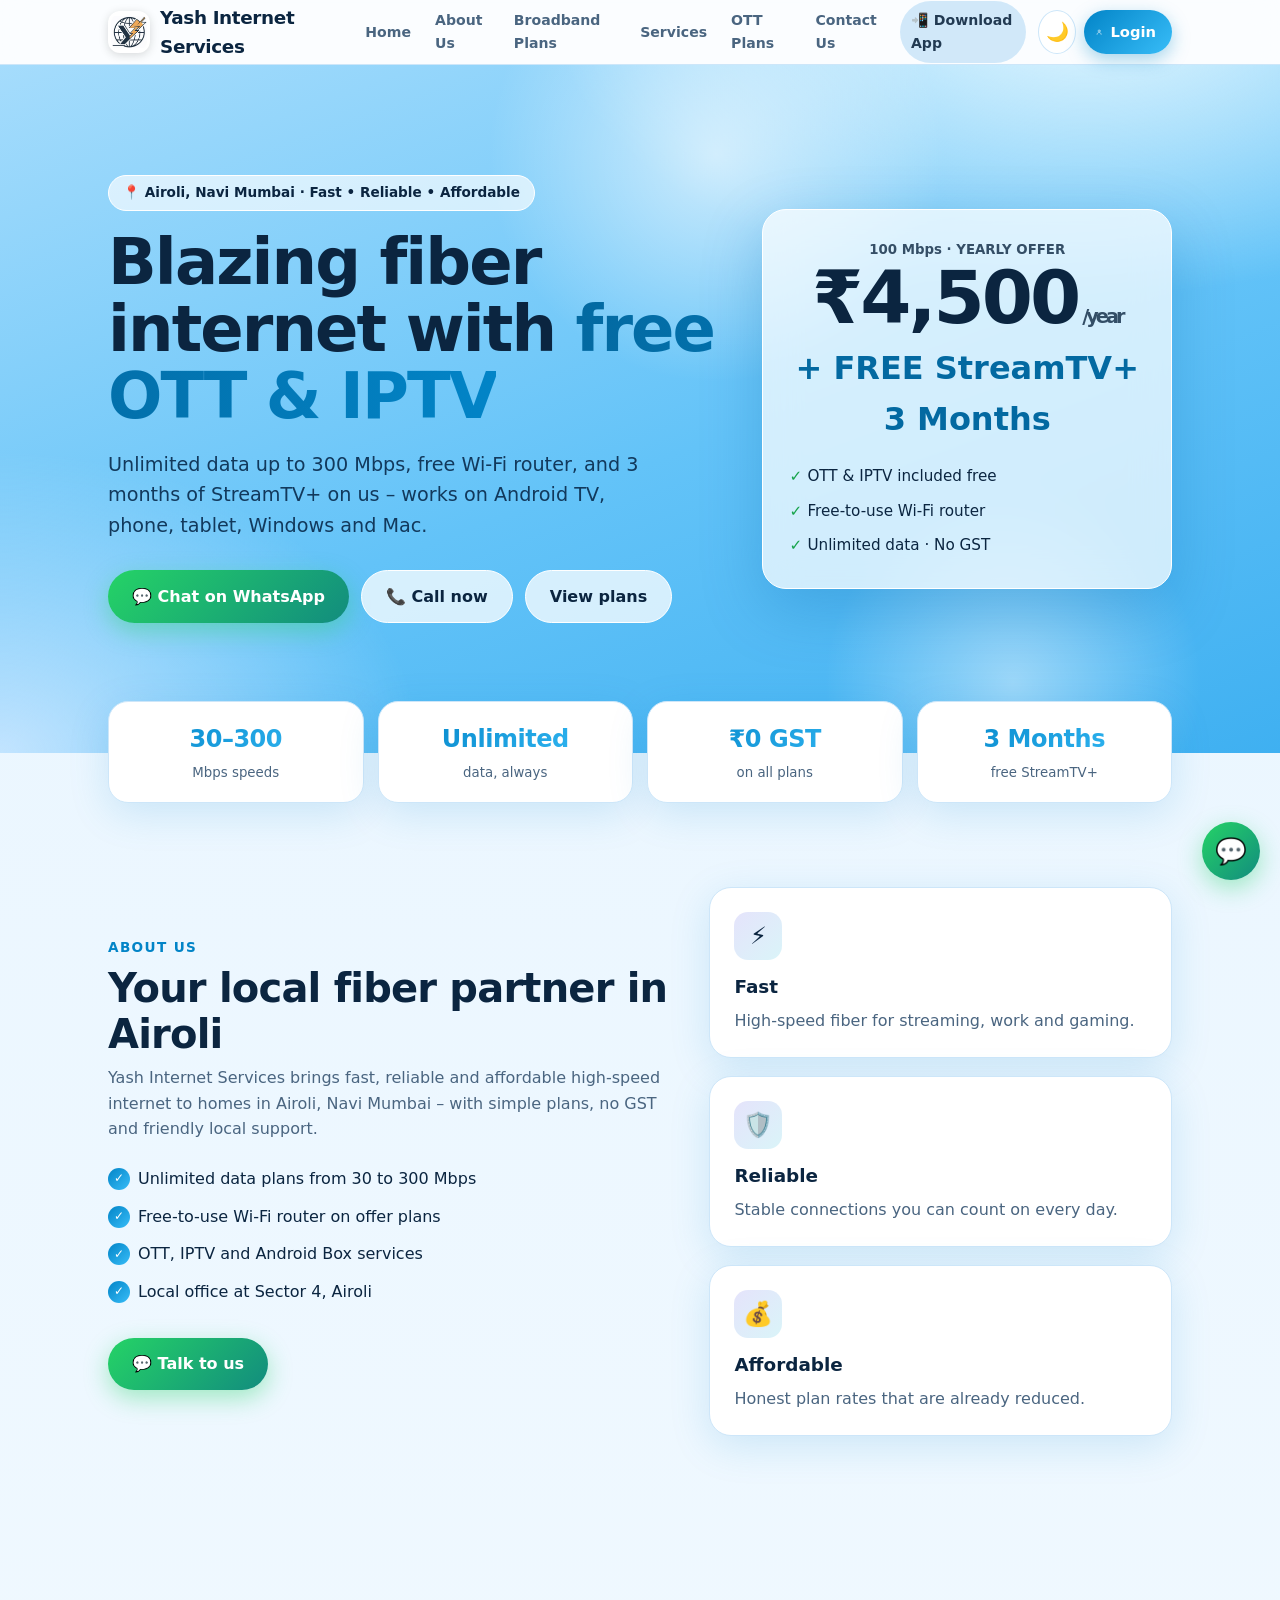
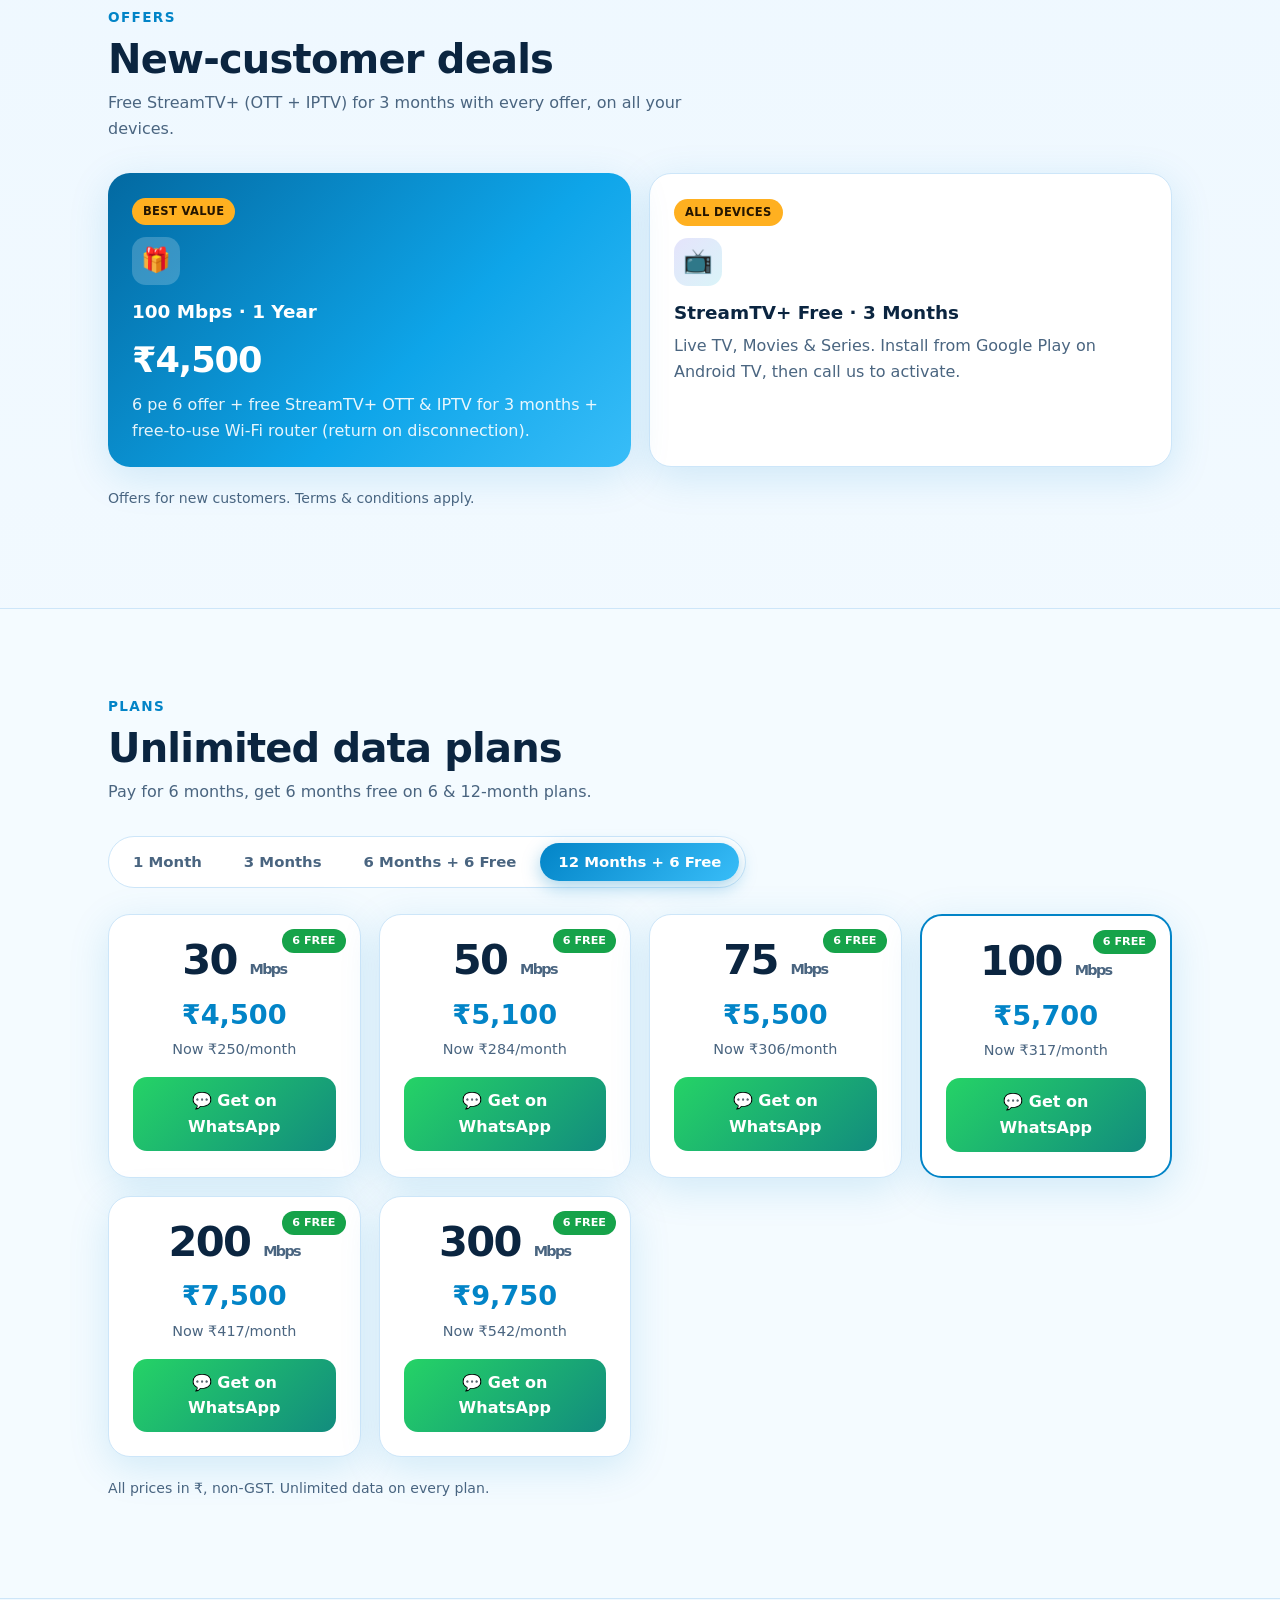
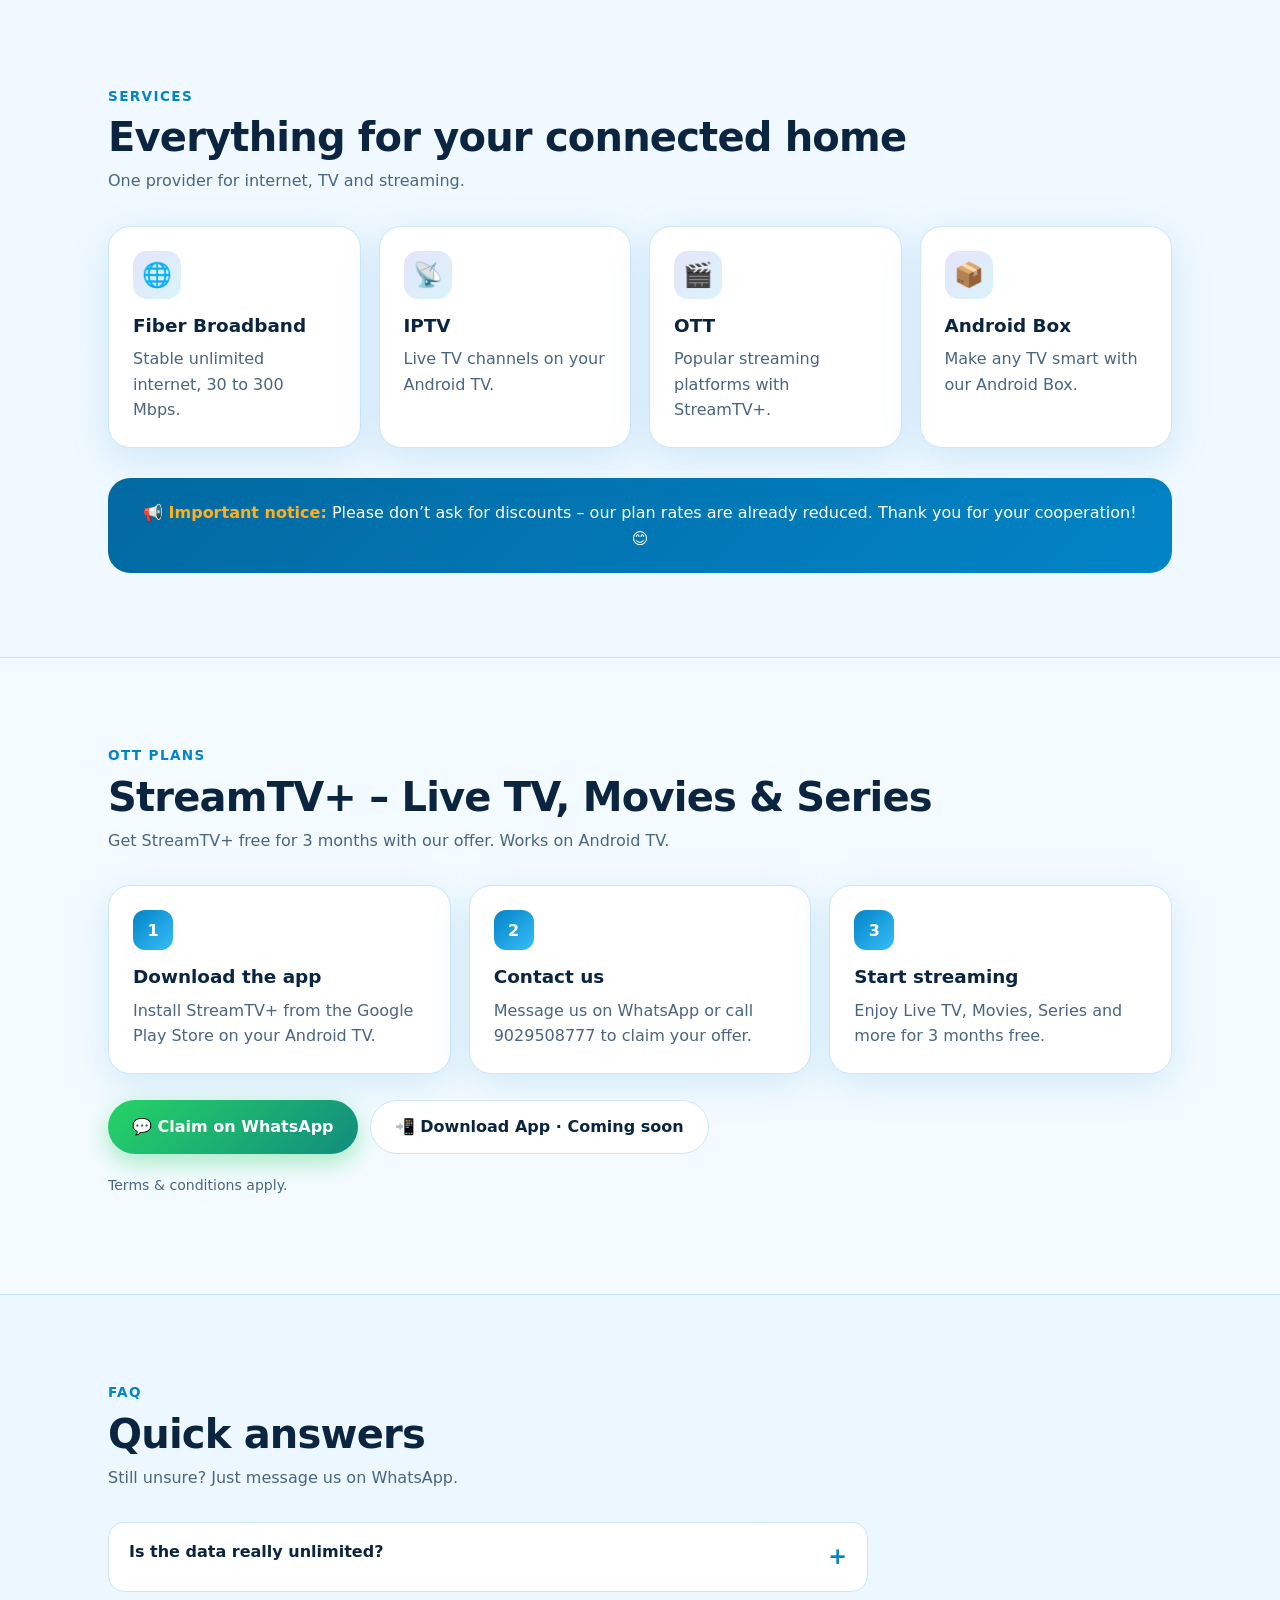
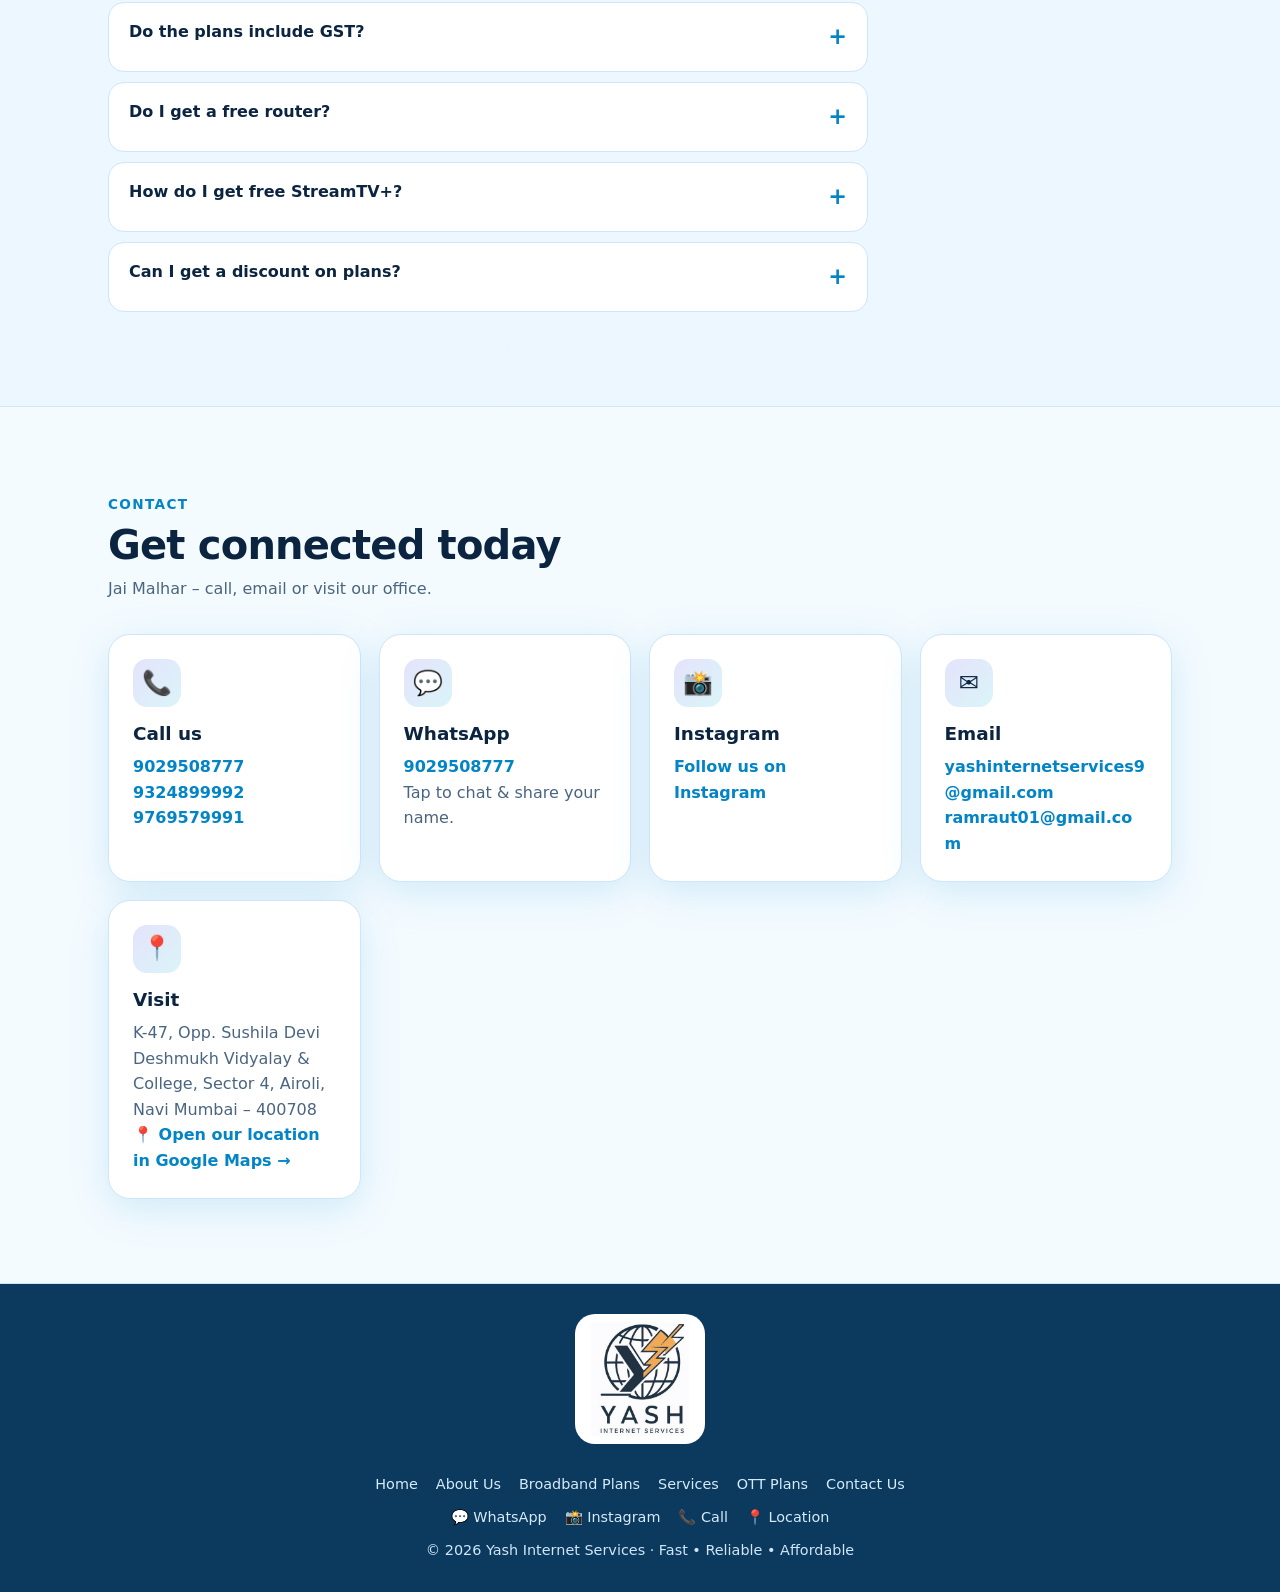
==== commit 4628ce1f: "Update website" ====
--- a/YashInternetServices/index.html
+++ b/YashInternetServices/index.html
@@ -11,9 +11,8 @@
 <body>
 <header><div class="w nav">
 <a class="logo" href="#top"><img class="lg" width="42" height="42" alt="Yash Internet Services logo" src="images/logo-icon.png">Yash Internet Services</a>
-<button class="menu" id="menu" aria-label="Menu" aria-expanded="false">☰</button>
 <nav id="nav"><a href="#top">Home</a><a href="#about">About Us</a><a href="#plans">Broadband Plans</a><a href="#services">Services</a><a href="#ott">OTT Plans</a><a href="#contact">Contact Us</a><a href="#" class="dl" id="dl">📲 Download App</a></nav>
-<a class="login" id="login" href="#" aria-label="Customer login" title="Customer Login"><svg viewBox="0 0 24 24" fill="none" stroke="currentColor" stroke-width="2" stroke-linecap="round" stroke-linejoin="round" aria-hidden="true"><circle cx="12" cy="8" r="4"/><path d="M4 21c0-4.4 3.6-7 8-7s8 2.6 8 7"/></svg><span>Login</span></a>
+<div class="acts"><button class="themebtn" id="theme" type="button" aria-label="Switch dark / light theme" title="Dark / Light theme">🌙</button><a class="login" id="login" href="#" aria-label="Customer login" title="Customer Login"><svg viewBox="0 0 24 24" fill="none" stroke="currentColor" stroke-width="2" stroke-linecap="round" stroke-linejoin="round" aria-hidden="true"><circle cx="12" cy="8" r="4"/><path d="M4 21c0-4.4 3.6-7 8-7s8 2.6 8 7"/></svg><span>Login</span></a><button class="menu" id="menu" aria-label="Menu" aria-expanded="false">☰</button></div>
 </div></header>
 
 <div id="top" class="hero"><div class="w">
--- a/YashInternetServices/style.css
+++ b/YashInternetServices/style.css
@@ -132,4 +132,32 @@
 .login{display:inline-flex;align-items:center;gap:8px;height:44px;padding:0 16px 0 12px;border-radius:999px;background:linear-gradient(135deg,var(--pri),var(--pri2));color:#fff;font-weight:700;font-size:.92rem;box-shadow:0 6px 18px rgba(2,132,199,.35);transition:transform .2s,box-shadow .2s;white-space:nowrap}
 .login:hover{transform:translateY(-2px);box-shadow:0 10px 26px rgba(2,132,199,.45)}
 .login svg{width:22px;height:22px}
-@media (max-width:520px){.login{width:44px;padding:0;justify-content:center}.login span{display:none}}+@media (max-width:520px){.login{width:44px;padding:0;justify-content:center}.login span{display:none}}
+
+/* ===== Header actions + theme button ===== */
+.acts{display:flex;align-items:center;gap:8px}
+.themebtn{width:44px;height:44px;border-radius:50%;border:1px solid var(--bd);background:var(--surf);color:var(--text);font-size:1.15rem;cursor:pointer;display:grid;place-items:center;transition:transform .3s,background .3s,box-shadow .3s}
+.themebtn:active{transform:rotate(25deg) scale(.92)}
+body,header,.alt,footer,.stat,.faq details,.card{transition-property:background-color,color,border-color,box-shadow,transform;transition-duration:.35s}
+@media (max-width:400px){.logo{font-size:.8rem}.acts{gap:6px}.themebtn,.menu,.login{width:40px;height:40px}.lg{width:36px;height:36px}}
+/* ===== Dark theme ===== */
+:root[data-theme="dark"]{color-scheme:dark;--bg:#071426;--surf:#0e2038;--glass:rgba(9,22,40,.84);--text:#eaf4ff;--mute:#9db6d0;--pri:#38bdf8;--pri2:#0ea5e9;--bd:#1d3a5c;--shadow:0 10px 40px rgba(0,0,0,.45)}
+:root[data-theme="dark"] body{background:linear-gradient(180deg,#071426,#0a1c33)}
+:root[data-theme="dark"] .hero{color:#eaf4ff;background:radial-gradient(900px 500px at 85% -10%,#0e7490 0,transparent 60%),radial-gradient(700px 500px at 0% 100%,#1e3a8a 0,transparent 60%),linear-gradient(160deg,#071a33,#0b3a6b)}
+:root[data-theme="dark"] .hero::before{background:radial-gradient(circle,rgba(56,189,248,.35),transparent 70%)}
+:root[data-theme="dark"] .hero::after{background:radial-gradient(circle,rgba(255,140,0,.25),transparent 70%)}
+:root[data-theme="dark"] .hero p{color:#cfe6f8}
+:root[data-theme="dark"] .pill{background:rgba(255,255,255,.1);border-color:rgba(255,255,255,.25);color:#eaf4ff}
+:root[data-theme="dark"] h1 em{background:linear-gradient(90deg,#ffd166,#ff8a00);-webkit-background-clip:text;background-clip:text;color:transparent}
+:root[data-theme="dark"] .hcard{background:rgba(255,255,255,.08);border-color:rgba(255,255,255,.22);color:#fff}
+:root[data-theme="dark"] .hcard .p{color:#ffd166}
+:root[data-theme="dark"] .btn.g{background:rgba(255,255,255,.1);color:#fff;border-color:rgba(255,255,255,.3)}
+:root[data-theme="dark"] .alt{background:#0a1a2f}
+:root[data-theme="dark"] footer{background:#050f1d}
+:root[data-theme="dark"] .feat{background:linear-gradient(135deg,#0b3a6b,#0369a1 60%,#0ea5e9)}
+:root[data-theme="dark"] #toast{background:#eaf4ff;color:#0b2540}
+/* ===== Orange / green button hover ===== */
+.btn:hover,.login:hover,.plan a:hover,.tabs button:hover,nav a.dl:hover,.menu:hover,.themebtn:hover,.mbar a:hover,.dl2:hover{background:linear-gradient(135deg,#ffb020,#ff7a00)!important;color:#1d1200!important;border-color:transparent!important;box-shadow:0 10px 28px rgba(255,140,0,.5)!important}
+.wa:hover,.pw:hover,.fab:hover{background:linear-gradient(135deg,#34e27a,#16a34a)!important;color:#fff!important;box-shadow:0 10px 28px rgba(37,211,102,.55)!important}
+:root[data-theme="dark"] .btn:hover,:root[data-theme="dark"] .login:hover,:root[data-theme="dark"] .plan a:hover,:root[data-theme="dark"] .tabs button:hover,:root[data-theme="dark"] nav a.dl:hover,:root[data-theme="dark"] .menu:hover,:root[data-theme="dark"] .themebtn:hover,:root[data-theme="dark"] .mbar a:hover,:root[data-theme="dark"] .dl2:hover{box-shadow:0 0 0 3px rgba(255,176,32,.35),0 0 30px rgba(255,140,0,.65)!important}
+:root[data-theme="dark"] .wa:hover,:root[data-theme="dark"] .pw:hover,:root[data-theme="dark"] .fab:hover{box-shadow:0 0 0 3px rgba(52,226,122,.35),0 0 30px rgba(37,211,102,.7)!important}
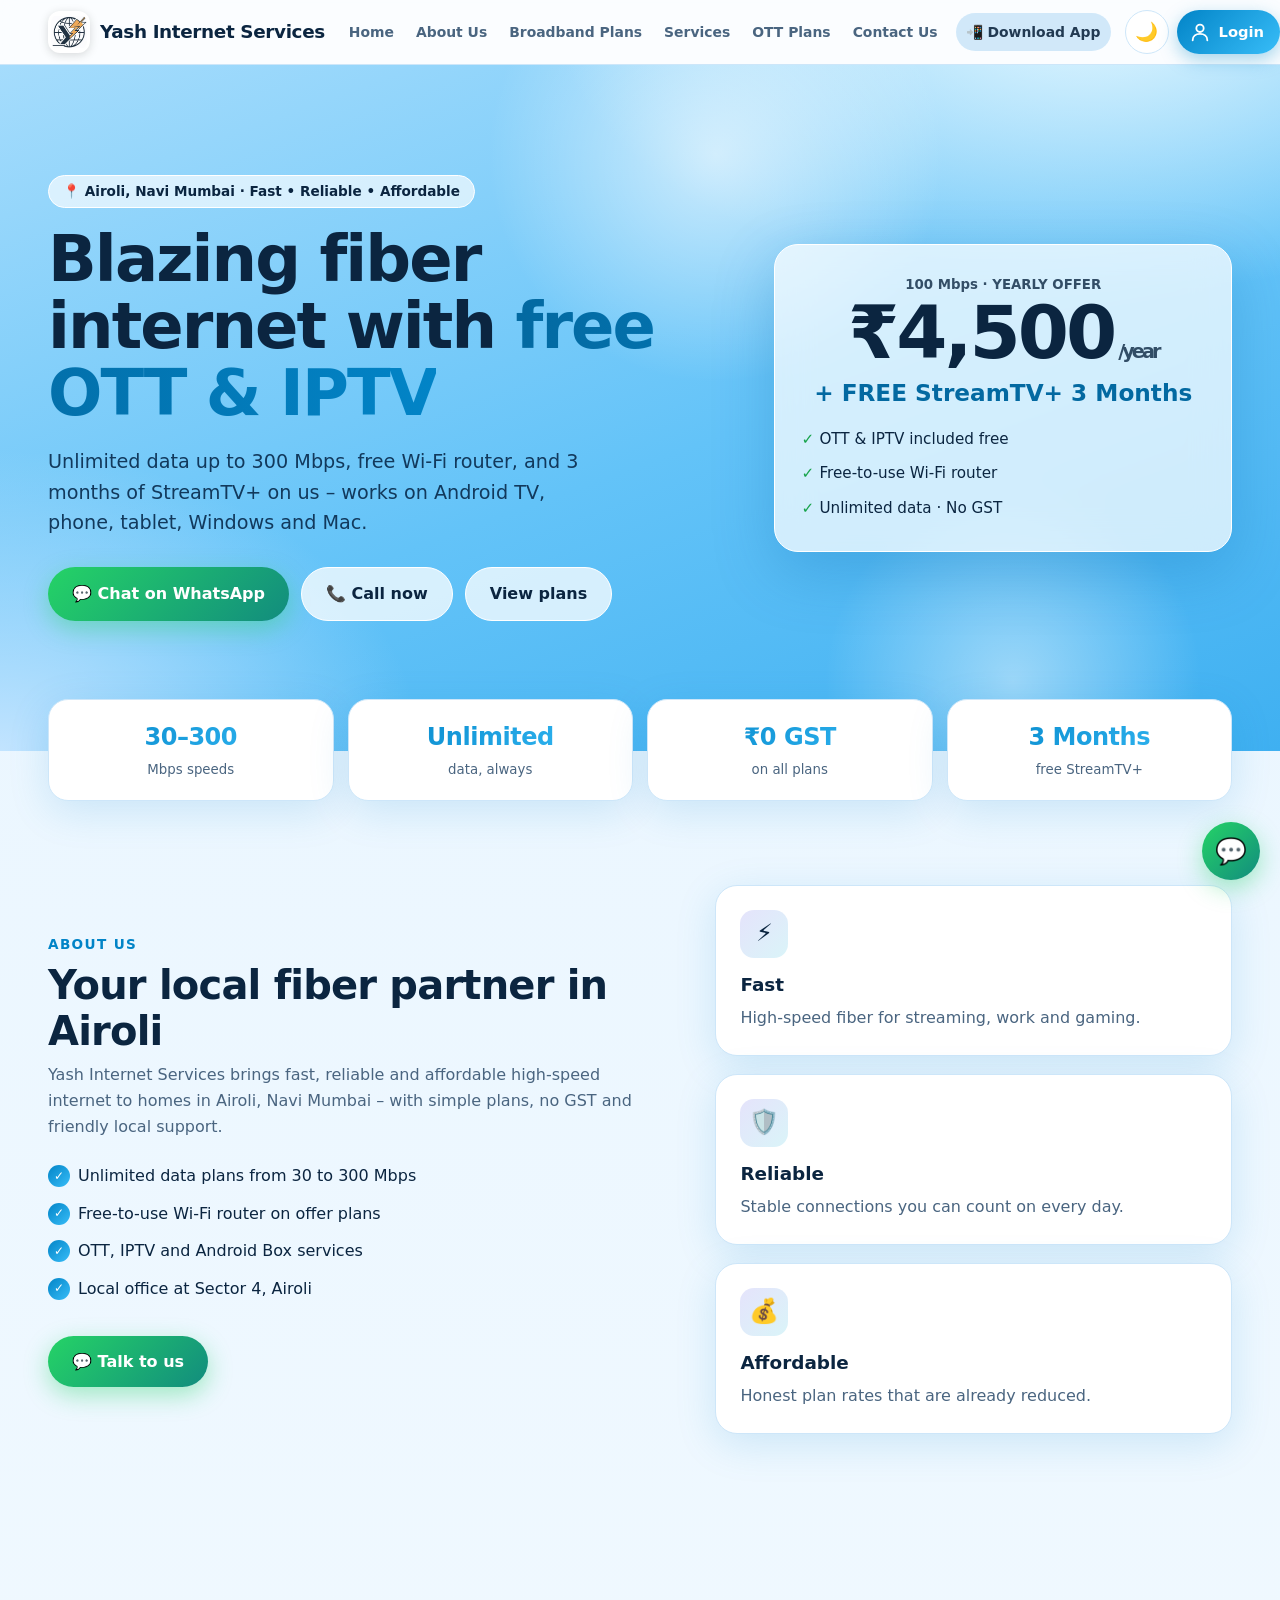
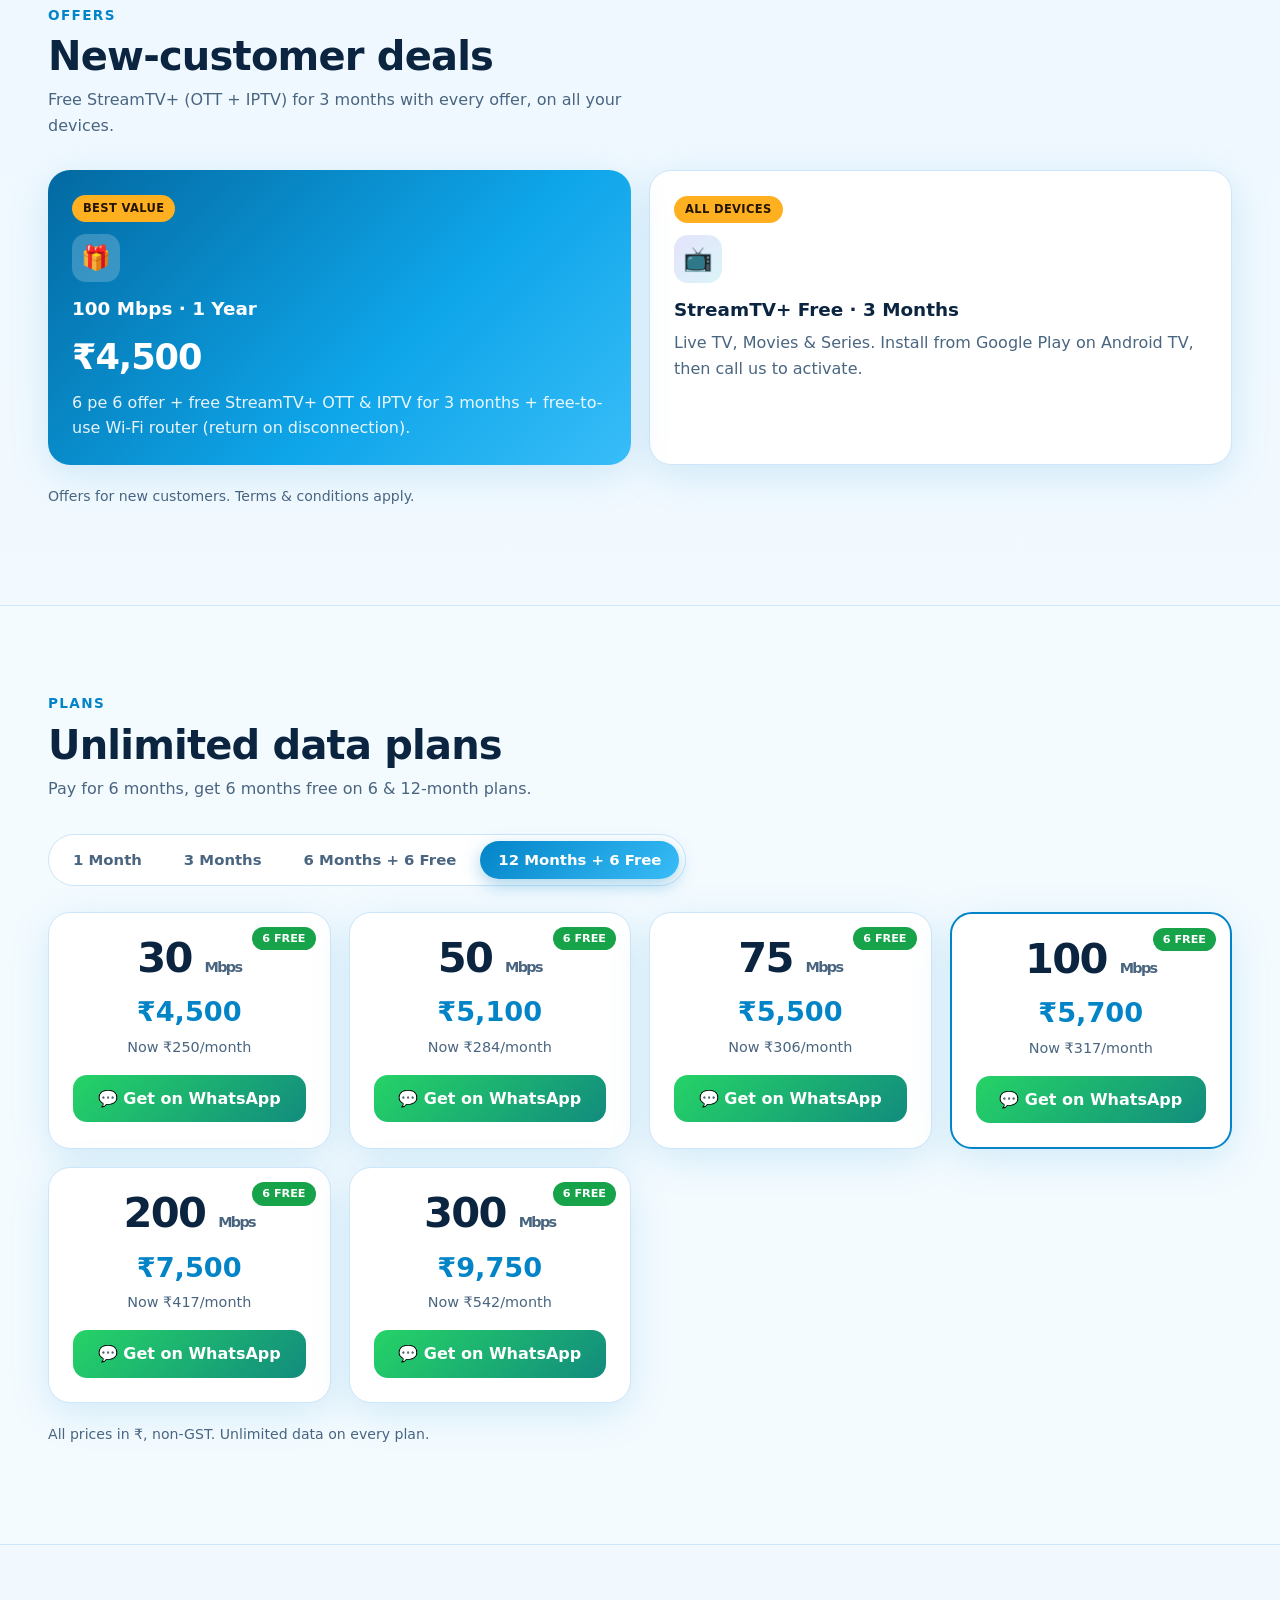
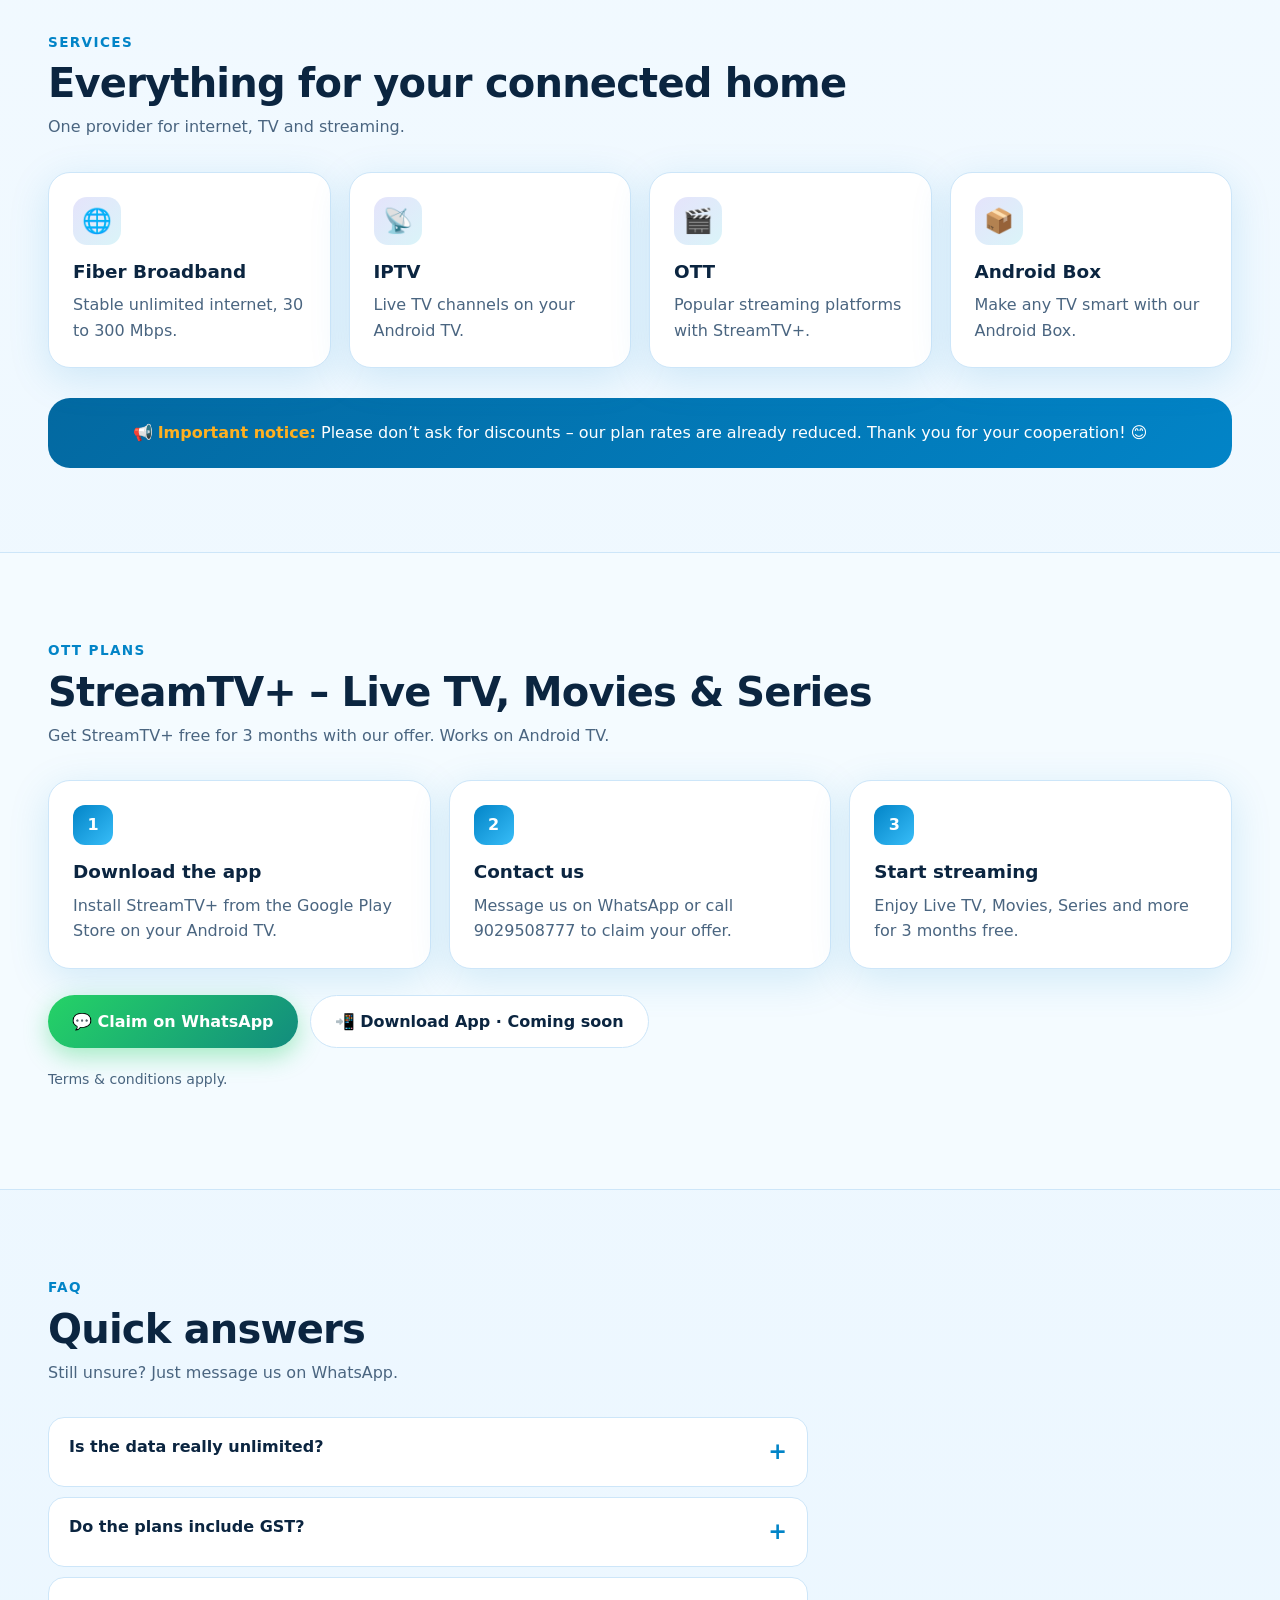
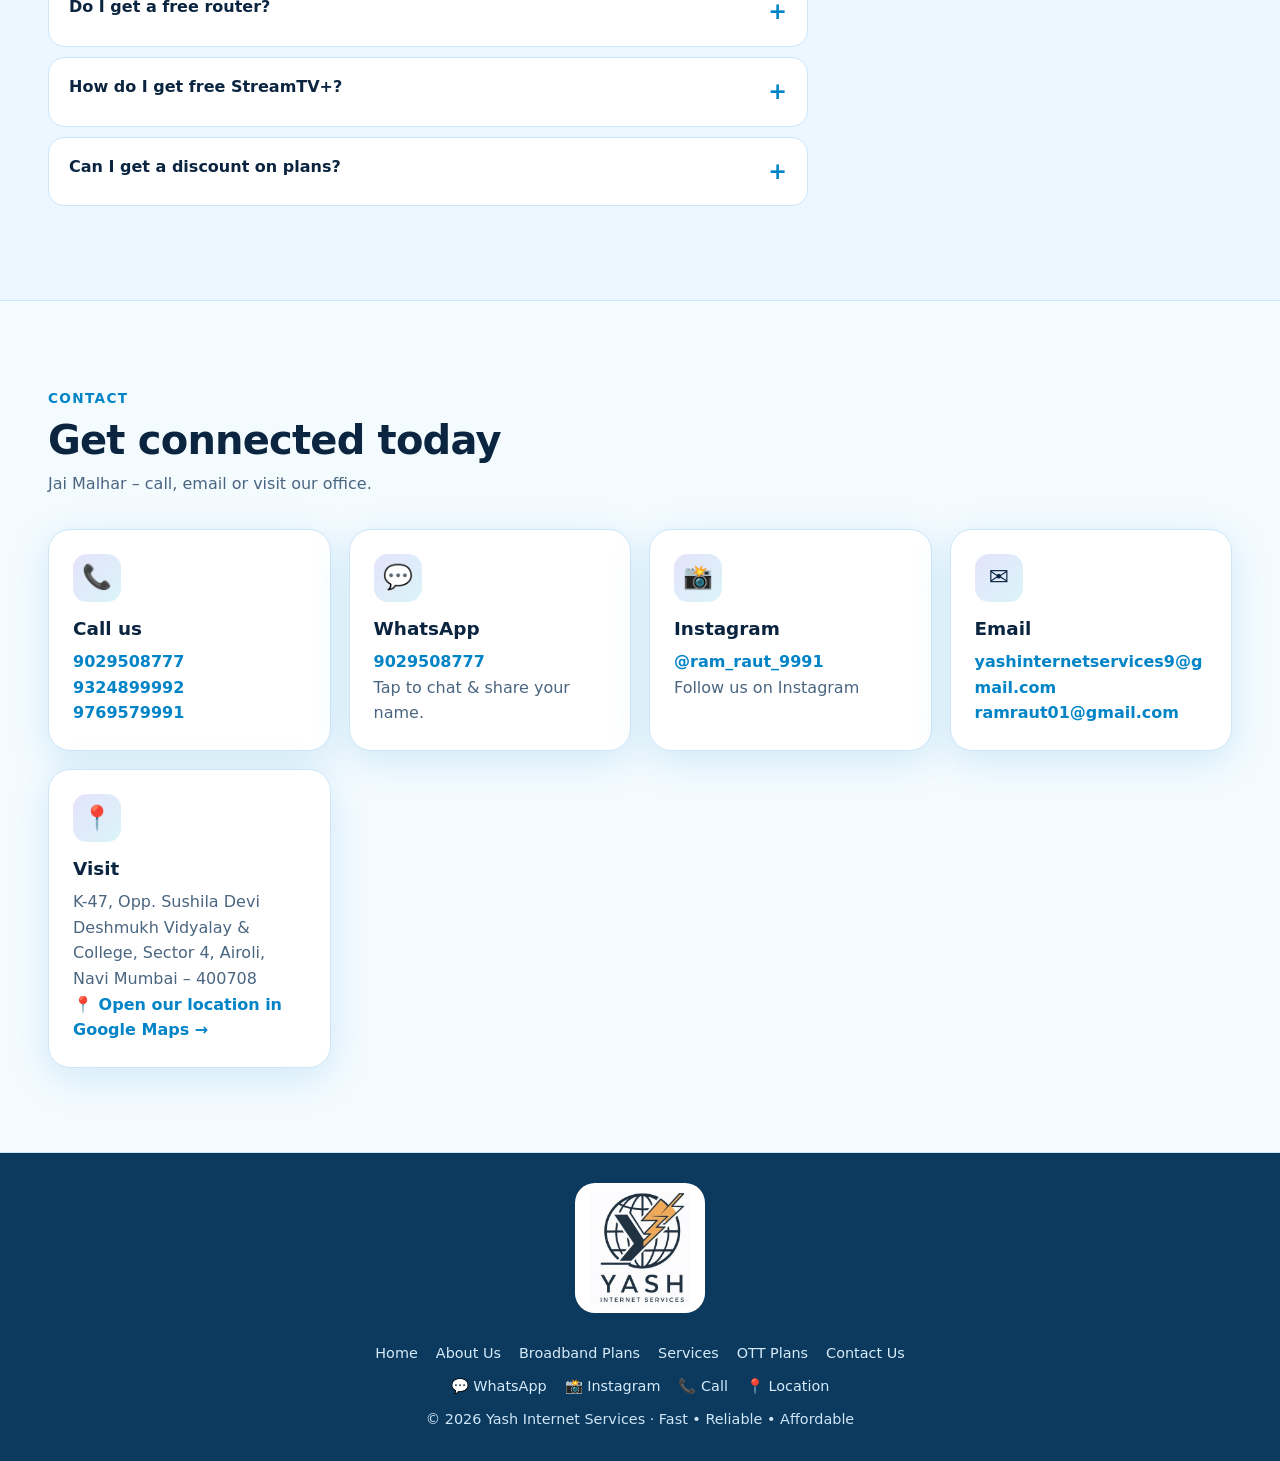
==== commit 0fb6c1f7: "Update website" ====
--- a/YashInternetServices/index.html
+++ b/YashInternetServices/index.html
@@ -101,13 +101,13 @@
 <div class="grid ct">
 <div class="card"><div class="ico">📞</div><h3>Call us</h3><p><a class="l" href="tel:9029508777">9029508777</a><br><a class="l" href="tel:9324899992">9324899992</a><br><a class="l" href="tel:9769579991">9769579991</a></p></div>
 <div class="card"><div class="ico">💬</div><h3>WhatsApp</h3><p><a class="l" target="_blank" rel="noopener" href="https://wa.me/919029508777?text=Hello%20Yash%20Internet%20Services!%20My%20name%20is%3A%20">9029508777</a><br>Tap to chat &amp; share your name.</p></div>
-<div class="card"><div class="ico">📸</div><h3>Instagram</h3><p><a class="l" target="_blank" rel="noopener" href="https://www.instagram.com/">Follow us on Instagram</a></p></div>
+<div class="card"><div class="ico">📸</div><h3>Instagram</h3><p><a class="l" target="_blank" rel="noopener" href="https://www.instagram.com/ram_raut_9991/">@ram_raut_9991</a><br>Follow us on Instagram</p></div>
 <div class="card"><div class="ico">✉️</div><h3>Email</h3><p><a class="l" href="mailto:yashinternetservices9@gmail.com">yashinternetservices9@gmail.com</a><br><a class="l" href="mailto:ramraut01@gmail.com">ramraut01@gmail.com</a></p></div>
 <div class="card"><div class="ico">📍</div><h3>Visit</h3><p>K-47, Opp. Sushila Devi Deshmukh Vidyalay &amp; College, Sector 4, Airoli, Navi Mumbai – 400708</p><p><a class="l" href="https://share.google/xJK2e9OUharOFxjAZ" target="_blank" rel="noopener">📍 Open our location in Google Maps →</a></p></div>
 </div>
 </div></section>
 
-<footer><img class="flg" width="130" height="130" alt="Yash Internet Services" src="images/logo.png"><div class="fl"><a href="#top">Home</a><a href="#about">About Us</a><a href="#plans">Broadband Plans</a><a href="#services">Services</a><a href="#ott">OTT Plans</a><a href="#contact">Contact Us</a></div><div class="fl"><a target="_blank" rel="noopener" href="https://wa.me/919029508777?text=Hello%20Yash%20Internet%20Services!%20My%20name%20is%3A%20">💬 WhatsApp</a><a target="_blank" rel="noopener" href="https://www.instagram.com/">📸 Instagram</a><a href="tel:9029508777">📞 Call</a><a target="_blank" rel="noopener" href="https://share.google/xJK2e9OUharOFxjAZ">📍 Location</a></div>© 2026 Yash Internet Services · Fast • Reliable • Affordable</footer>
+<footer><img class="flg" width="130" height="130" alt="Yash Internet Services" src="images/logo.png"><div class="fl"><a href="#top">Home</a><a href="#about">About Us</a><a href="#plans">Broadband Plans</a><a href="#services">Services</a><a href="#ott">OTT Plans</a><a href="#contact">Contact Us</a></div><div class="fl"><a target="_blank" rel="noopener" href="https://wa.me/919029508777?text=Hello%20Yash%20Internet%20Services!%20My%20name%20is%3A%20">💬 WhatsApp</a><a target="_blank" rel="noopener" href="https://www.instagram.com/ram_raut_9991/">📸 Instagram</a><a href="tel:9029508777">📞 Call</a><a target="_blank" rel="noopener" href="https://share.google/xJK2e9OUharOFxjAZ">📍 Location</a></div>© 2026 Yash Internet Services · Fast • Reliable • Affordable</footer>
 <div class="mbar"><a class="btn wa" target="_blank" rel="noopener" href="https://wa.me/919029508777?text=Hello%20Yash%20Internet%20Services!%20My%20name%20is%3A%20" style="justify-content:center">💬 WhatsApp</a><a href="tel:9029508777" style="background:var(--surf);border:1px solid var(--bd)">📞 Call</a></div>
 <a class="fab wa" target="_blank" rel="noopener" href="https://wa.me/919029508777?text=Hello%20Yash%20Internet%20Services!%20My%20name%20is%3A%20" aria-label="Chat on WhatsApp">💬</a><div id="bar"></div><div id="toast" role="status"></div>
 
--- a/YashInternetServices/style.css
+++ b/YashInternetServices/style.css
@@ -160,4 +160,27 @@
 .btn:hover,.login:hover,.plan a:hover,.tabs button:hover,nav a.dl:hover,.menu:hover,.themebtn:hover,.mbar a:hover,.dl2:hover{background:linear-gradient(135deg,#ffb020,#ff7a00)!important;color:#1d1200!important;border-color:transparent!important;box-shadow:0 10px 28px rgba(255,140,0,.5)!important}
 .wa:hover,.pw:hover,.fab:hover{background:linear-gradient(135deg,#34e27a,#16a34a)!important;color:#fff!important;box-shadow:0 10px 28px rgba(37,211,102,.55)!important}
 :root[data-theme="dark"] .btn:hover,:root[data-theme="dark"] .login:hover,:root[data-theme="dark"] .plan a:hover,:root[data-theme="dark"] .tabs button:hover,:root[data-theme="dark"] nav a.dl:hover,:root[data-theme="dark"] .menu:hover,:root[data-theme="dark"] .themebtn:hover,:root[data-theme="dark"] .mbar a:hover,:root[data-theme="dark"] .dl2:hover{box-shadow:0 0 0 3px rgba(255,176,32,.35),0 0 30px rgba(255,140,0,.65)!important}
-:root[data-theme="dark"] .wa:hover,:root[data-theme="dark"] .pw:hover,:root[data-theme="dark"] .fab:hover{box-shadow:0 0 0 3px rgba(52,226,122,.35),0 0 30px rgba(37,211,102,.7)!important}+:root[data-theme="dark"] .wa:hover,:root[data-theme="dark"] .pw:hover,:root[data-theme="dark"] .fab:hover{box-shadow:0 0 0 3px rgba(52,226,122,.35),0 0 30px rgba(37,211,102,.7)!important}
+
+/* ===== Alignment & overlap fixes ===== */
+.logo{white-space:nowrap;flex-shrink:0}
+nav a{white-space:nowrap}
+nav{flex-wrap:nowrap}
+.nav{gap:14px}
+.acts{flex-shrink:0}
+.hcard .p{font-size:clamp(1.05rem,2.6vw,1.45rem);line-height:1.3}
+.hcard .n{white-space:nowrap}
+.pill{max-width:100%;line-height:1.4}
+.cta .btn{white-space:nowrap;justify-content:center}
+.mbar a{flex:1 1 0;min-width:0;display:flex;align-items:center;justify-content:center;padding:13px 8px;border-radius:16px;font-weight:700;font-size:1rem;line-height:1.2;white-space:nowrap}
+.plan a,.card .btn{text-align:center}
+.card{min-width:0;overflow-wrap:anywhere}
+.ct .card p{overflow-wrap:anywhere}
+.fab{z-index:22}
+@media (max-width:1240px){.menu{display:block}nav{position:absolute;left:0;right:0;top:100%;flex-direction:column;align-items:stretch;background:var(--surf);border-bottom:1px solid var(--bd);padding:0 14px;max-height:0;overflow:hidden;opacity:0;transition:max-height .4s,opacity .3s,padding .3s}
+nav.open{max-height:90vh;opacity:1;padding:12px 14px}nav a{padding:14px;font-size:1rem}nav a.dl{margin:6px 0 0;text-align:center}.nav{justify-content:space-between}}
+@media (max-width:820px){.hero .w{gap:28px}.stats{margin-top:-40px}.hcard{padding:22px}}
+@media (max-width:480px){.cta .btn{flex:1 1 auto}.hero .cta{gap:10px}.pill{font-size:.78rem;padding:6px 12px}body{padding-bottom:92px}.notice{padding:18px}}
+.w{max-width:1240px}
+@media (min-width:1241px){nav a{padding:8px 10px;font-size:.87rem}}
+@media (max-width:600px){.tabs{display:grid;grid-template-columns:repeat(2,1fr);width:100%;border-radius:20px}.tabs button{padding:11px 6px;font-size:.84rem;text-align:center;white-space:nowrap}}
